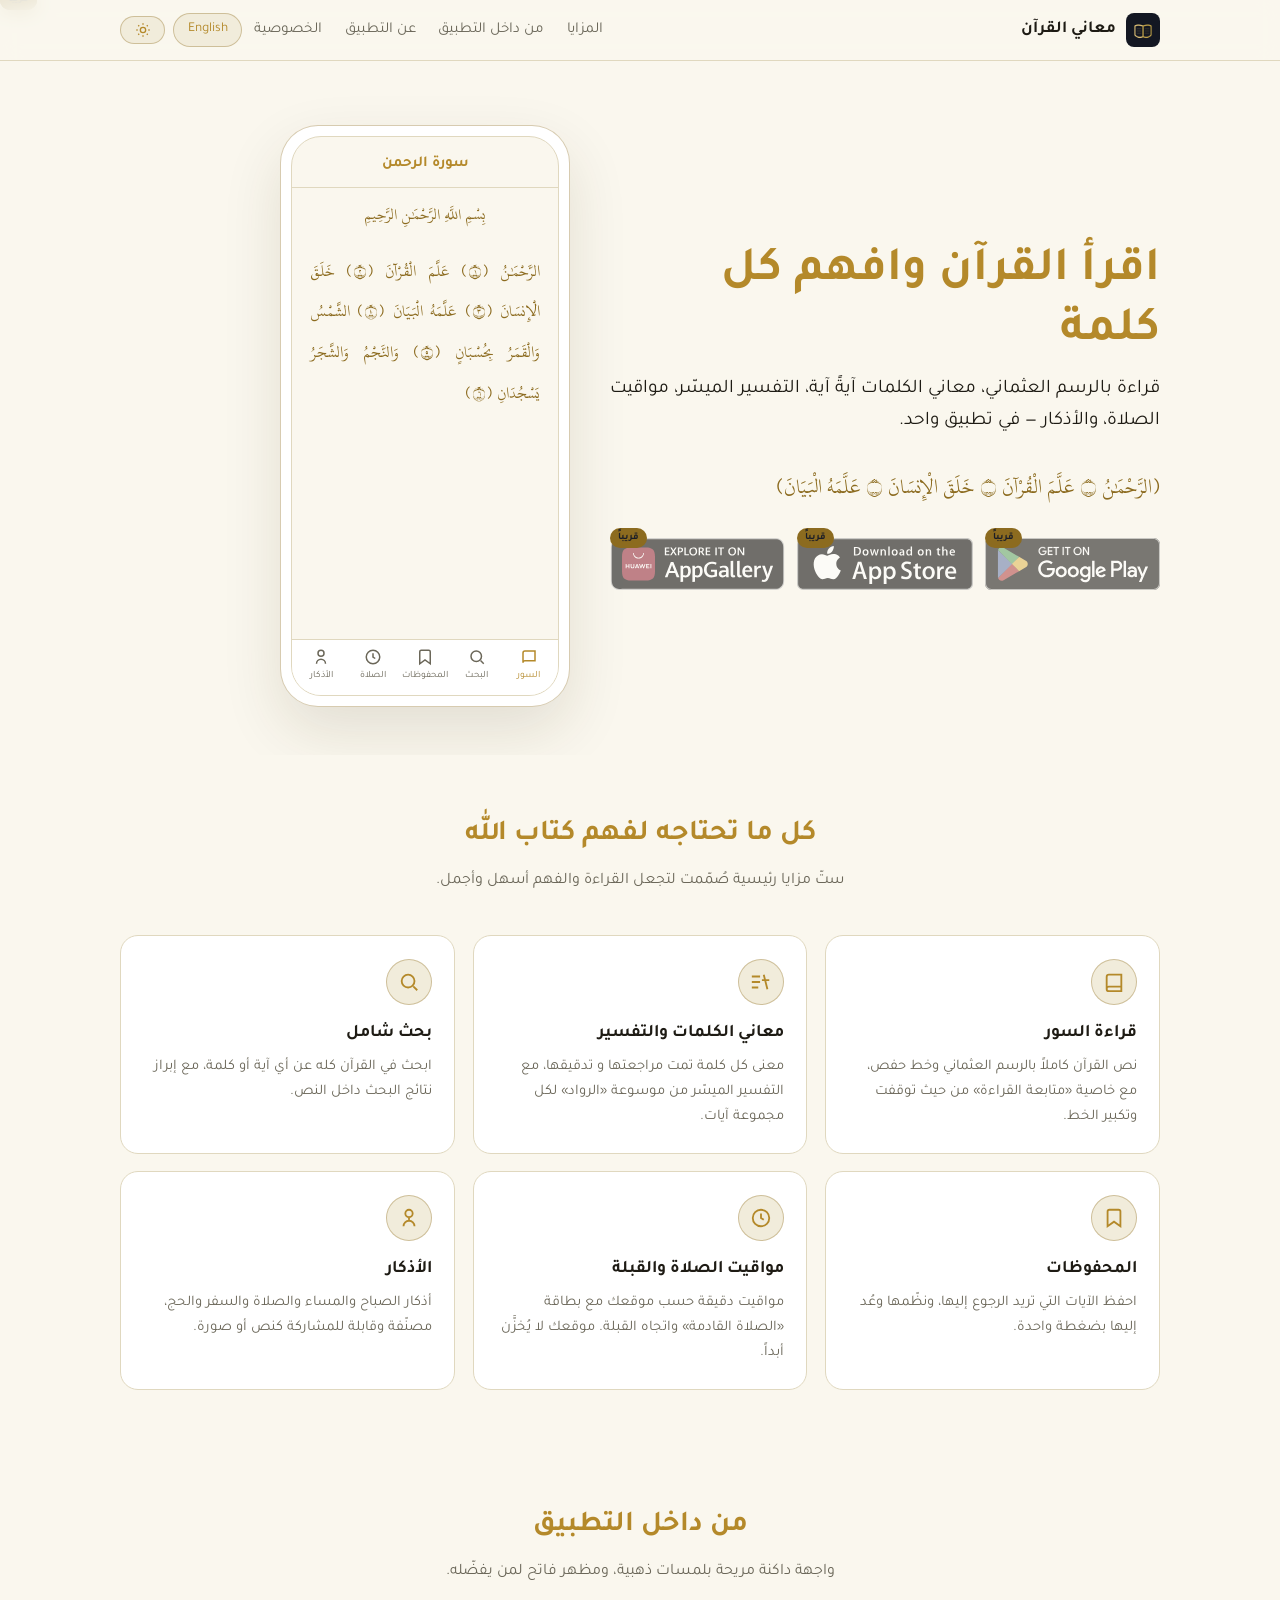
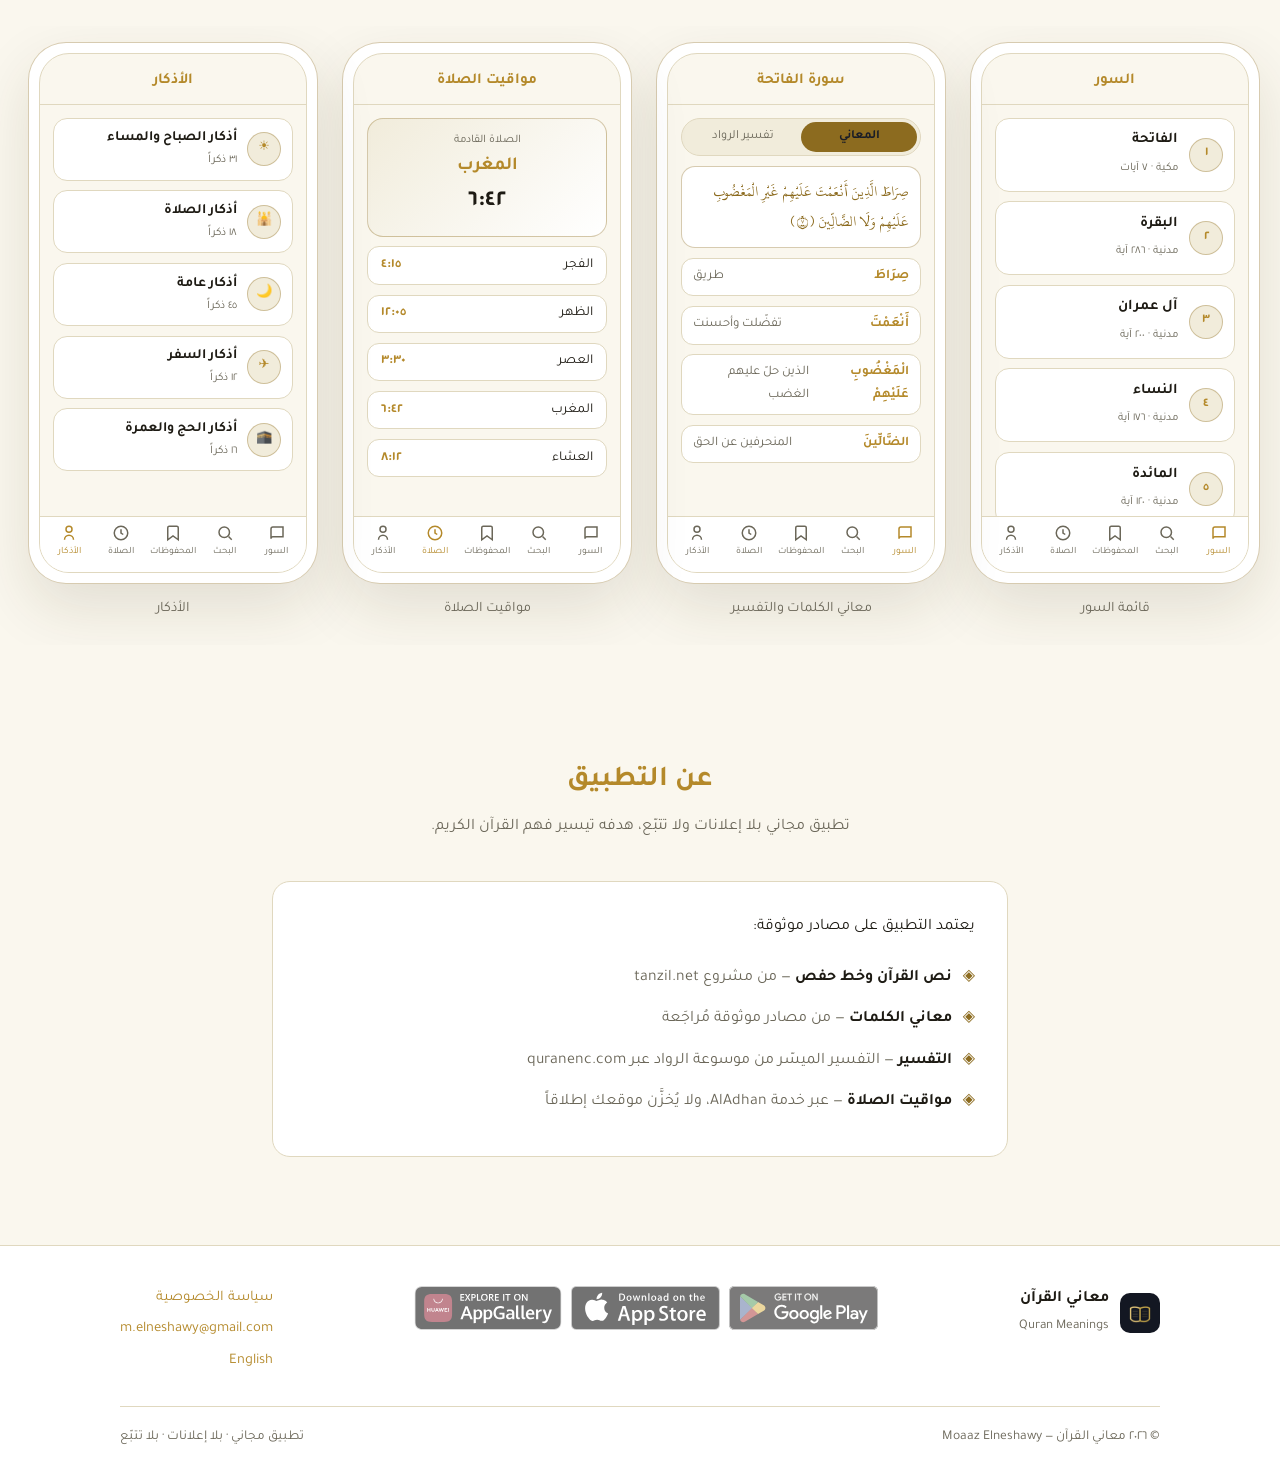
==== quran-meanings/index.html @ 0c9f53a0 "Personal site" ====
<!DOCTYPE html>
<html lang="ar" dir="rtl" data-theme="dark">
<head>
  <meta charset="UTF-8">
  <meta name="viewport" content="width=device-width, initial-scale=1">
  <meta http-equiv="Content-Security-Policy" content="default-src 'none'; script-src 'self'; style-src 'self'; img-src 'self'; font-src 'self'; base-uri 'none'; form-action 'none'">
  <meta name="referrer" content="strict-origin-when-cross-origin">
  <title>معاني القرآن — اقرأ القرآن وافهم كل كلمة</title>
  <meta name="description" content="تطبيق معاني القرآن: قراءة القرآن بالرسم العثماني، معاني الكلمات من البيان، تفسير الرواد، مواقيت الصلاة والقبلة، والأذكار. متوفر لأندرويد و iOS وهواوي.">
  <link rel="canonical" href="https://moaazelneshawy.github.io/quran-meanings/">
  <link rel="alternate" hreflang="ar" href="https://moaazelneshawy.github.io/quran-meanings/">
  <link rel="alternate" hreflang="en" href="https://moaazelneshawy.github.io/quran-meanings/en/">
  <link rel="alternate" hreflang="x-default" href="https://moaazelneshawy.github.io/quran-meanings/">
  <meta property="og:type" content="website">
  <meta property="og:title" content="معاني القرآن — اقرأ القرآن وافهم كل كلمة">
  <meta property="og:description" content="قراءة بالرسم العثماني، معاني الكلمات، التفسير، مواقيت الصلاة، والأذكار — في تطبيق واحد.">
  <meta property="og:image" content="https://moaazelneshawy.github.io/quran-meanings/assets/img/app-icon-1024.png">
  <meta property="og:url" content="https://moaazelneshawy.github.io/quran-meanings/">
  <meta property="og:locale" content="ar">
  <meta name="twitter:card" content="summary">
  <link rel="icon" type="image/png" href="favicon.png">
  <link rel="apple-touch-icon" href="apple-touch-icon.png">
  <link rel="stylesheet" href="assets/css/style.css">
  <script src="assets/js/theme.js"></script>
  <script type="application/ld+json">
  {
    "@context": "https://schema.org",
    "@type": "MobileApplication",
    "name": "معاني القرآن",
    "alternateName": "Quran Meanings",
    "operatingSystem": "Android, iOS",
    "applicationCategory": "ReferenceApplication",
    "description": "قراءة القرآن بالرسم العثماني مع معاني الكلمات والتفسير ومواقيت الصلاة والأذكار.",
    "offers": { "@type": "Offer", "price": "0" }
  }
  </script>
</head>
<body>

<header class="site-header">
  <div class="container">
    <a class="brand" href="#">
      <img src="assets/img/icon-192.png" alt="أيقونة معاني القرآن" width="34" height="34">
      معاني القرآن
    </a>
    <nav class="site-nav" aria-label="التنقل">
      <a href="#features">المزايا</a>
      <a href="#screens">من داخل التطبيق</a>
      <a href="#about">عن التطبيق</a>
      <a href="privacy.html">الخصوصية</a>
    </nav>
    <div class="header-actions">
      <a class="lang-switch" href="en/" lang="en" hreflang="en">English</a>
      <button class="theme-toggle" type="button" aria-label="تبديل المظهر">
        <svg class="icon-moon" viewBox="0 0 24 24" fill="none" stroke="currentColor" stroke-width="2" aria-hidden="true"><path d="M21 12.8A9 9 0 1 1 11.2 3 7 7 0 0 0 21 12.8z"/></svg>
        <svg class="icon-sun" viewBox="0 0 24 24" fill="none" stroke="currentColor" stroke-width="2" aria-hidden="true"><circle cx="12" cy="12" r="4"/><path d="M12 2v2M12 20v2M4.9 4.9l1.4 1.4M17.7 17.7l1.4 1.4M2 12h2M20 12h2M4.9 19.1l1.4-1.4M17.7 6.3l1.4-1.4"/></svg>
      </button>
    </div>
  </div>
</header>

<main>

  <!-- ==================== hero ==================== -->
  <section class="hero">
    <div class="container">
      <div class="hero-copy">
        <h1>اقرأ القرآن وافهم كل كلمة</h1>
        <p class="tagline">قراءة بالرسم العثماني، معاني الكلمات آيةً آية، التفسير الميسّر، مواقيت الصلاة، والأذكار — في تطبيق واحد.</p>
        <p class="quran hero-verse">﴿الرَّحْمَٰنُ ۝ عَلَّمَ الْقُرْآنَ ۝ خَلَقَ الْإِنسَانَ ۝ عَلَّمَهُ الْبَيَانَ﴾</p>
        <div class="store-badges">
          <a class="badge-soon" href="#" data-soon="قريباً" aria-label="Google Play — قريباً"><img src="assets/img/badges/gplay-badge.svg" alt="احصل عليه من Google Play" height="52"></a>
          <a class="badge-soon" href="#" data-soon="قريباً" aria-label="App Store — قريباً"><img src="assets/img/badges/appstore-badge.svg" alt="حمّله من App Store" height="52"></a>
          <a class="badge-soon" href="#" data-soon="قريباً" aria-label="AppGallery — قريباً"><img src="assets/img/badges/appgallery-badge.svg" alt="استكشفه على AppGallery" height="52"></a>
        </div>
      </div>

      <!-- phone frame: recreated reading screen -->
      <div class="hero-phone">
        <div class="phone" aria-hidden="true">
          <div class="phone-screen">
            <div class="app-topbar">سورة الرحمن</div>
            <div class="app-body">
              <p class="quran basmala">بِسْمِ اللَّهِ الرَّحْمَٰنِ الرَّحِيمِ</p>
              <p class="quran reading-text">الرَّحْمَٰنُ ﴿١﴾ عَلَّمَ الْقُرْآنَ ﴿٢﴾ خَلَقَ الْإِنسَانَ ﴿٣﴾ عَلَّمَهُ الْبَيَانَ ﴿٤﴾ الشَّمْسُ وَالْقَمَرُ بِحُسْبَانٍ ﴿٥﴾ وَالنَّجْمُ وَالشَّجَرُ يَسْجُدَانِ ﴿٦﴾</p>
            </div>
            <div class="app-bottomnav">
              <span class="active"><svg viewBox="0 0 24 24" fill="none" stroke="currentColor" stroke-width="2"><path d="M4 19.5A2.5 2.5 0 0 1 6.5 17H20V4H6.5A2.5 2.5 0 0 0 4 6.5v13z"/></svg>السور</span>
              <span><svg viewBox="0 0 24 24" fill="none" stroke="currentColor" stroke-width="2"><circle cx="11" cy="11" r="7"/><path d="m21 21-4.3-4.3"/></svg>البحث</span>
              <span><svg viewBox="0 0 24 24" fill="none" stroke="currentColor" stroke-width="2"><path d="M19 21l-7-5-7 5V5a2 2 0 0 1 2-2h10a2 2 0 0 1 2 2z"/></svg>المحفوظات</span>
              <span><svg viewBox="0 0 24 24" fill="none" stroke="currentColor" stroke-width="2"><circle cx="12" cy="12" r="9"/><path d="M12 7v5l3 2"/></svg>الصلاة</span>
              <span><svg viewBox="0 0 24 24" fill="none" stroke="currentColor" stroke-width="2"><path d="M12 3a4 4 0 1 0 0 8 4 4 0 0 0 0-8zM6 21a6 6 0 0 1 12 0"/></svg>الأذكار</span>
            </div>
          </div>
        </div>
      </div>
    </div>
  </section>

  <!-- ==================== features ==================== -->
  <section id="features">
    <div class="container">
      <div class="section-head">
        <h2>كل ما تحتاجه لفهم كتاب الله</h2>
        <p>ستّ مزايا رئيسية صُمّمت لتجعل القراءة والفهم أسهل وأجمل.</p>
      </div>
      <div class="features-grid">
        <div class="feature-card">
          <div class="f-icon"><svg viewBox="0 0 24 24" fill="none" stroke-width="2"><path d="M4 19.5A2.5 2.5 0 0 1 6.5 17H20V4H6.5A2.5 2.5 0 0 0 4 6.5v13zM4 19.5A2.5 2.5 0 0 0 6.5 22H20v-5"/></svg></div>
          <h3>قراءة السور</h3>
          <p>نص القرآن كاملاً بالرسم العثماني وخط حفص، مع خاصية «متابعة القراءة» من حيث توقفت وتكبير الخط.</p>
        </div>
        <div class="feature-card">
          <div class="f-icon"><svg viewBox="0 0 24 24" fill="none" stroke-width="2"><path d="M2 6h9M2 12h9M2 18h7M15 4l4 16M13 10h8"/></svg></div>
          <h3>معاني الكلمات والتفسير</h3>
          <p>معنى كل كلمة تمت مراجعتها و تدقيقها، مع التفسير الميسّر من موسوعة «الرواد» لكل مجموعة آيات.</p>
        </div>
        <div class="feature-card">
          <div class="f-icon"><svg viewBox="0 0 24 24" fill="none" stroke-width="2"><circle cx="11" cy="11" r="7"/><path d="m21 21-4.3-4.3"/></svg></div>
          <h3>بحث شامل</h3>
          <p>ابحث في القرآن كله عن أي آية أو كلمة، مع إبراز نتائج البحث داخل النص.</p>
        </div>
        <div class="feature-card">
          <div class="f-icon"><svg viewBox="0 0 24 24" fill="none" stroke-width="2"><path d="M19 21l-7-5-7 5V5a2 2 0 0 1 2-2h10a2 2 0 0 1 2 2z"/></svg></div>
          <h3>المحفوظات</h3>
          <p>احفظ الآيات التي تريد الرجوع إليها، ونظّمها وعُد إليها بضغطة واحدة.</p>
        </div>
        <div class="feature-card">
          <div class="f-icon"><svg viewBox="0 0 24 24" fill="none" stroke-width="2"><circle cx="12" cy="12" r="9"/><path d="M12 7v5l3 2"/></svg></div>
          <h3>مواقيت الصلاة والقبلة</h3>
          <p>مواقيت دقيقة حسب موقعك مع بطاقة «الصلاة القادمة» واتجاه القبلة. موقعك لا يُخزَّن أبداً.</p>
        </div>
        <div class="feature-card">
          <div class="f-icon"><svg viewBox="0 0 24 24" fill="none" stroke-width="2"><path d="M12 3a4 4 0 1 0 0 8 4 4 0 0 0 0-8zM6 21a6 6 0 0 1 12 0M12 11v3"/></svg></div>
          <h3>الأذكار</h3>
          <p>أذكار الصباح والمساء والصلاة والسفر والحج، مصنّفة وقابلة للمشاركة كنص أو صورة.</p>
        </div>
      </div>
    </div>
  </section>

  <!-- ==================== screens ==================== -->
  <section id="screens">
    <div class="section-head">
      <h2>من داخل التطبيق</h2>
      <p>واجهة داكنة مريحة بلمسات ذهبية، ومظهر فاتح لمن يفضّله.</p>
    </div>
    <div class="screens-strip">

      <div>
        <div class="phone" aria-hidden="true">
          <div class="phone-screen">
            <div class="app-topbar">السور</div>
            <div class="app-body">
              <div class="surah-row"><span class="ayah-badge">١</span><span><span class="s-name">الفاتحة</span><br><span class="s-meta">مكية · ٧ آيات</span></span></div>
              <div class="surah-row"><span class="ayah-badge">٢</span><span><span class="s-name">البقرة</span><br><span class="s-meta">مدنية · ٢٨٦ آية</span></span></div>
              <div class="surah-row"><span class="ayah-badge">٣</span><span><span class="s-name">آل عمران</span><br><span class="s-meta">مدنية · ٢٠٠ آية</span></span></div>
              <div class="surah-row"><span class="ayah-badge">٤</span><span><span class="s-name">النساء</span><br><span class="s-meta">مدنية · ١٧٦ آية</span></span></div>
              <div class="surah-row"><span class="ayah-badge">٥</span><span><span class="s-name">المائدة</span><br><span class="s-meta">مدنية · ١٢٠ آية</span></span></div>
              <div class="surah-row"><span class="ayah-badge">٦</span><span><span class="s-name">الأنعام</span><br><span class="s-meta">مكية · ١٦٥ آية</span></span></div>
            </div>
            <div class="app-bottomnav">
              <span class="active"><svg viewBox="0 0 24 24" fill="none" stroke="currentColor" stroke-width="2"><path d="M4 19.5A2.5 2.5 0 0 1 6.5 17H20V4H6.5A2.5 2.5 0 0 0 4 6.5v13z"/></svg>السور</span>
              <span><svg viewBox="0 0 24 24" fill="none" stroke="currentColor" stroke-width="2"><circle cx="11" cy="11" r="7"/><path d="m21 21-4.3-4.3"/></svg>البحث</span>
              <span><svg viewBox="0 0 24 24" fill="none" stroke="currentColor" stroke-width="2"><path d="M19 21l-7-5-7 5V5a2 2 0 0 1 2-2h10a2 2 0 0 1 2 2z"/></svg>المحفوظات</span>
              <span><svg viewBox="0 0 24 24" fill="none" stroke="currentColor" stroke-width="2"><circle cx="12" cy="12" r="9"/><path d="M12 7v5l3 2"/></svg>الصلاة</span>
              <span><svg viewBox="0 0 24 24" fill="none" stroke="currentColor" stroke-width="2"><path d="M12 3a4 4 0 1 0 0 8 4 4 0 0 0 0-8zM6 21a6 6 0 0 1 12 0"/></svg>الأذكار</span>
            </div>
          </div>
        </div>
        <p class="screen-caption">قائمة السور</p>
      </div>

      <div>
        <div class="phone" aria-hidden="true">
          <div class="phone-screen">
            <div class="app-topbar">سورة الفاتحة</div>
            <div class="app-body">
              <div class="tab-pill"><span class="active">المعاني</span><span>تفسير الرواد</span></div>
              <p class="quran meaning-ayah">صِرَاطَ الَّذِينَ أَنْعَمْتَ عَلَيْهِمْ غَيْرِ الْمَغْضُوبِ عَلَيْهِمْ وَلَا الضَّالِّينَ ﴿٧﴾</p>
              <div class="word-row"><span class="w">صِرَاطَ</span><span class="m">طريق</span></div>
              <div class="word-row"><span class="w">أَنْعَمْتَ</span><span class="m">تفضّلت وأحسنت</span></div>
              <div class="word-row"><span class="w">الْمَغْضُوبِ عَلَيْهِمْ</span><span class="m">الذين حلّ عليهم الغضب</span></div>
              <div class="word-row"><span class="w">الضَّالِّينَ</span><span class="m">المنحرفين عن الحق</span></div>
            </div>
            <div class="app-bottomnav">
              <span class="active"><svg viewBox="0 0 24 24" fill="none" stroke="currentColor" stroke-width="2"><path d="M4 19.5A2.5 2.5 0 0 1 6.5 17H20V4H6.5A2.5 2.5 0 0 0 4 6.5v13z"/></svg>السور</span>
              <span><svg viewBox="0 0 24 24" fill="none" stroke="currentColor" stroke-width="2"><circle cx="11" cy="11" r="7"/><path d="m21 21-4.3-4.3"/></svg>البحث</span>
              <span><svg viewBox="0 0 24 24" fill="none" stroke="currentColor" stroke-width="2"><path d="M19 21l-7-5-7 5V5a2 2 0 0 1 2-2h10a2 2 0 0 1 2 2z"/></svg>المحفوظات</span>
              <span><svg viewBox="0 0 24 24" fill="none" stroke="currentColor" stroke-width="2"><circle cx="12" cy="12" r="9"/><path d="M12 7v5l3 2"/></svg>الصلاة</span>
              <span><svg viewBox="0 0 24 24" fill="none" stroke="currentColor" stroke-width="2"><path d="M12 3a4 4 0 1 0 0 8 4 4 0 0 0 0-8zM6 21a6 6 0 0 1 12 0"/></svg>الأذكار</span>
            </div>
          </div>
        </div>
        <p class="screen-caption">معاني الكلمات والتفسير</p>
      </div>

      <div>
        <div class="phone" aria-hidden="true">
          <div class="phone-screen">
            <div class="app-topbar">مواقيت الصلاة</div>
            <div class="app-body">
              <div class="next-prayer">
                <div class="np-label">الصلاة القادمة</div>
                <div class="np-name">المغرب</div>
                <div class="np-time">٦:٤٢</div>
              </div>
              <div class="prayer-row"><span>الفجر</span><span class="p-time">٤:١٥</span></div>
              <div class="prayer-row"><span>الظهر</span><span class="p-time">١٢:٠٥</span></div>
              <div class="prayer-row"><span>العصر</span><span class="p-time">٣:٣٠</span></div>
              <div class="prayer-row"><span>المغرب</span><span class="p-time">٦:٤٢</span></div>
              <div class="prayer-row"><span>العشاء</span><span class="p-time">٨:١٢</span></div>
            </div>
            <div class="app-bottomnav">
              <span><svg viewBox="0 0 24 24" fill="none" stroke="currentColor" stroke-width="2"><path d="M4 19.5A2.5 2.5 0 0 1 6.5 17H20V4H6.5A2.5 2.5 0 0 0 4 6.5v13z"/></svg>السور</span>
              <span><svg viewBox="0 0 24 24" fill="none" stroke="currentColor" stroke-width="2"><circle cx="11" cy="11" r="7"/><path d="m21 21-4.3-4.3"/></svg>البحث</span>
              <span><svg viewBox="0 0 24 24" fill="none" stroke="currentColor" stroke-width="2"><path d="M19 21l-7-5-7 5V5a2 2 0 0 1 2-2h10a2 2 0 0 1 2 2z"/></svg>المحفوظات</span>
              <span class="active"><svg viewBox="0 0 24 24" fill="none" stroke="currentColor" stroke-width="2"><circle cx="12" cy="12" r="9"/><path d="M12 7v5l3 2"/></svg>الصلاة</span>
              <span><svg viewBox="0 0 24 24" fill="none" stroke="currentColor" stroke-width="2"><path d="M12 3a4 4 0 1 0 0 8 4 4 0 0 0 0-8zM6 21a6 6 0 0 1 12 0"/></svg>الأذكار</span>
            </div>
          </div>
        </div>
        <p class="screen-caption">مواقيت الصلاة</p>
      </div>

      <div>
        <div class="phone" aria-hidden="true">
          <div class="phone-screen">
            <div class="app-topbar">الأذكار</div>
            <div class="app-body">
              <div class="zikr-card"><span class="ayah-badge">☀</span><span>أذكار الصباح والمساء<small>٣١ ذكراً</small></span></div>
              <div class="zikr-card"><span class="ayah-badge">🕌</span><span>أذكار الصلاة<small>١٨ ذكراً</small></span></div>
              <div class="zikr-card"><span class="ayah-badge">🌙</span><span>أذكار عامة<small>٤٥ ذكراً</small></span></div>
              <div class="zikr-card"><span class="ayah-badge">✈</span><span>أذكار السفر<small>١٢ ذكراً</small></span></div>
              <div class="zikr-card"><span class="ayah-badge">🕋</span><span>أذكار الحج والعمرة<small>١٦ ذكراً</small></span></div>
            </div>
            <div class="app-bottomnav">
              <span><svg viewBox="0 0 24 24" fill="none" stroke="currentColor" stroke-width="2"><path d="M4 19.5A2.5 2.5 0 0 1 6.5 17H20V4H6.5A2.5 2.5 0 0 0 4 6.5v13z"/></svg>السور</span>
              <span><svg viewBox="0 0 24 24" fill="none" stroke="currentColor" stroke-width="2"><circle cx="11" cy="11" r="7"/><path d="m21 21-4.3-4.3"/></svg>البحث</span>
              <span><svg viewBox="0 0 24 24" fill="none" stroke="currentColor" stroke-width="2"><path d="M19 21l-7-5-7 5V5a2 2 0 0 1 2-2h10a2 2 0 0 1 2 2z"/></svg>المحفوظات</span>
              <span><svg viewBox="0 0 24 24" fill="none" stroke="currentColor" stroke-width="2"><circle cx="12" cy="12" r="9"/><path d="M12 7v5l3 2"/></svg>الصلاة</span>
              <span class="active"><svg viewBox="0 0 24 24" fill="none" stroke="currentColor" stroke-width="2"><path d="M12 3a4 4 0 1 0 0 8 4 4 0 0 0 0-8zM6 21a6 6 0 0 1 12 0"/></svg>الأذكار</span>
            </div>
          </div>
        </div>
        <p class="screen-caption">الأذكار</p>
      </div>

    </div>
  </section>

  <!-- ==================== about ==================== -->
  <section id="about">
    <div class="container">
      <div class="section-head">
        <h2>عن التطبيق</h2>
        <p>تطبيق مجاني بلا إعلانات ولا تتبّع، هدفه تيسير فهم القرآن الكريم.</p>
      </div>
      <div class="about-card">
        <p>يعتمد التطبيق على مصادر موثوقة:</p>
        <ul>
          <li><span><b>نص القرآن وخط حفص</b> — من مشروع tanzil.net</span></li>
          <li><span><b>معاني الكلمات</b> — من مصادر موثوقة مُراجَعة</span></li>
          <li><span><b>التفسير</b> — التفسير الميسّر من موسوعة الرواد عبر quranenc.com</span></li>
          <li><span><b>مواقيت الصلاة</b> — عبر خدمة AlAdhan، ولا يُخزَّن موقعك إطلاقاً</span></li>
        </ul>
      </div>
    </div>
  </section>

</main>

<!-- ==================== footer ==================== -->
<footer class="site-footer">
  <div class="container">
    <div class="footer-grid">
      <div>
        <div class="footer-brand">
          <img src="assets/img/icon-192.png" alt="" width="40" height="40">
          <span>معاني القرآن<br><small class="brand-sub">Quran Meanings</small></span>
        </div>
      </div>
      <div>
        <div class="footer-stores">
          <a class="badge-soon" href="#" data-soon="قريباً" aria-label="Google Play — قريباً"><img src="assets/img/badges/gplay-badge.svg" alt="احصل عليه من Google Play" height="44"></a>
          <a class="badge-soon" href="#" data-soon="قريباً" aria-label="App Store — قريباً"><img src="assets/img/badges/appstore-badge.svg" alt="حمّله من App Store" height="44"></a>
          <a class="badge-soon" href="#" data-soon="قريباً" aria-label="AppGallery — قريباً"><img src="assets/img/badges/appgallery-badge.svg" alt="استكشفه على AppGallery" height="44"></a>
        </div>
      </div>
      <div class="footer-links">
        <a href="privacy.html">سياسة الخصوصية</a>
        <a id="contact-email" href="#">التواصل</a>
        <a href="en/" lang="en">English</a>
      </div>
    </div>
    <div class="footer-bottom">
      <span>© ٢٠٢٦ معاني القرآن — Moaaz Elneshawy</span>
      <span>تطبيق مجاني · بلا إعلانات · بلا تتبّع</span>
    </div>
  </div>
</footer>

<script src="assets/js/main.js"></script>
</body>
</html>
---- quran-meanings/assets/css/style.css ----
/* ============================================================
   معاني القرآن — Quran Meanings — marketing site
   Design tokens mirror the app theme (QuranColors in AppTheme.kt)
   ============================================================ */

@font-face {
  font-family: "Tajawal";
  src: url("../fonts/tajawal.woff") format("woff");
  font-weight: 400;
  font-display: swap;
}
@font-face {
  font-family: "Tajawal";
  src: url("../fonts/tajawal-bold.woff") format("woff");
  font-weight: 700;
  font-display: swap;
}
@font-face {
  font-family: "UthmanicHafs";
  src: url("../fonts/uthmanic-hafs.woff") format("woff");
  font-weight: 400;
  font-display: swap;
}

:root,
:root[data-theme="dark"] {
  --bg: #12141c;
  --bg-surface: #1a1d27;
  --bg-badge: #1e2235;
  --gold: #c9a84c;
  --gold-light: #e8c97a;
  --reading: #e8c97a;
  --text: #f0ede6;
  --muted: #8a8fa8;
  --border: #2a2d3e;
  --border-gold: rgba(201, 168, 76, 0.27);
  --shadow: rgba(0, 0, 0, 0.45);
  --green: #2e7d32;
  color-scheme: dark;
}
:root[data-theme="light"] {
  --bg: #faf7ee;
  --bg-surface: #ffffff;
  --bg-badge: #f1ecdb;
  --gold: #8c6b1f;
  --gold-light: #b4892a;
  --reading: #8c6b1f;
  --text: #1e1b14;
  --muted: #6b6759;
  --border: #e0d8bf;
  --border-gold: rgba(140, 107, 31, 0.35);
  --shadow: rgba(60, 50, 20, 0.12);
  --green: #2e7d32;
  color-scheme: light;
}

* { box-sizing: border-box; margin: 0; padding: 0; }

html { scroll-behavior: smooth; }

body {
  font-family: "Tajawal", system-ui, -apple-system, "Segoe UI", sans-serif;
  background: var(--bg);
  color: var(--text);
  line-height: 1.7;
  -webkit-font-smoothing: antialiased;
}

img { max-width: 100%; display: block; }
a { color: var(--gold-light); text-decoration: none; }
a:hover { color: var(--gold); }

.container { max-width: 1080px; margin: 0 auto; padding: 0 1.25rem; }

.quran {
  font-family: "UthmanicHafs", "Tajawal", serif;
  color: var(--reading);
  direction: rtl;
}

/* ---------- header — echoes the app top bar ---------- */

.site-header {
  position: sticky;
  top: 0;
  z-index: 20;
  background: color-mix(in srgb, var(--bg) 88%, transparent);
  backdrop-filter: blur(10px);
  border-bottom: 1px solid var(--border);
}
.site-header .container {
  display: flex;
  align-items: center;
  gap: 0.75rem;
  height: 60px;
}
.brand {
  display: flex;
  align-items: center;
  gap: 0.6rem;
  font-weight: 700;
  font-size: 1.05rem;
  color: var(--text);
}
.brand img { width: 34px; height: 34px; border-radius: 8px; }
.site-nav {
  display: flex;
  gap: 1.4rem;
  margin-inline-start: auto;
}
.site-nav a { color: var(--muted); font-size: 0.95rem; }
.site-nav a:hover { color: var(--gold-light); }
.header-actions { display: flex; align-items: center; gap: 0.5rem; }
.lang-switch,
.theme-toggle {
  border: 1px solid var(--border-gold);
  background: var(--bg-badge);
  color: var(--gold-light);
  border-radius: 999px;
  padding: 0.3rem 0.85rem;
  font: inherit;
  font-size: 0.85rem;
  cursor: pointer;
  display: inline-flex;
  align-items: center;
  gap: 0.3rem;
}
.lang-switch:hover, .theme-toggle:hover { border-color: var(--gold); color: var(--gold); }
.theme-toggle svg { width: 16px; height: 16px; }
.theme-toggle .icon-sun { display: none; }
:root[data-theme="light"] .theme-toggle .icon-sun { display: block; }
:root[data-theme="light"] .theme-toggle .icon-moon { display: none; }

@media (max-width: 720px) {
  .site-nav { display: none; }
}

/* ---------- hero ---------- */

.hero { padding: 4rem 0 3rem; overflow: hidden; }
.hero .container {
  display: grid;
  grid-template-columns: 1.1fr 0.9fr;
  gap: 2.5rem;
  align-items: center;
}
.hero-copy h1 {
  font-size: clamp(2rem, 5vw, 3rem);
  line-height: 1.25;
  color: var(--gold-light);
}
.hero-copy .tagline {
  font-size: 1.2rem;
  color: var(--text);
  margin-top: 0.75rem;
}
.hero-copy .sub {
  color: var(--muted);
  margin-top: 0.75rem;
  max-width: 34rem;
}
.hero-verse {
  margin-top: 1.5rem;
  font-size: 1.35rem;
  line-height: 2.2;
}
.store-badges {
  display: flex;
  flex-wrap: wrap;
  gap: 0.75rem;
  margin-top: 1.75rem;
  align-items: center;
}
.store-badges a { position: relative; display: inline-block; }
.store-badges img { height: 52px; width: auto; }
.badge-soon img { opacity: 0.55; filter: grayscale(0.4); }
.badge-soon::after {
  content: attr(data-soon);
  position: absolute;
  inset-inline-end: 0;
  top: -10px;
  background: var(--gold);
  color: #1a1d27;
  font-size: 0.62rem;
  font-weight: 700;
  padding: 0.1rem 0.5rem;
  border-radius: 999px;
  white-space: nowrap;
}

@media (max-width: 860px) {
  .hero .container { grid-template-columns: 1fr; }
  .hero-phone { justify-self: center; }
}

/* ---------- phone frame + recreated app screens ---------- */

.phone {
  width: 290px;
  border-radius: 38px;
  background: var(--bg-surface);
  border: 1px solid var(--border-gold);
  box-shadow: 0 24px 60px var(--shadow);
  padding: 10px;
  flex-shrink: 0;
}
.phone-screen {
  border-radius: 30px;
  background: var(--bg);
  border: 1px solid var(--border);
  overflow: hidden;
  display: flex;
  flex-direction: column;
  height: 560px;
  direction: rtl;
}
[data-dir="ltr"] { direction: ltr; }
.app-topbar {
  display: flex;
  align-items: center;
  justify-content: center;
  gap: 0.4rem;
  padding: 0.9rem 1rem 0.6rem;
  color: var(--gold-light);
  font-weight: 700;
  font-size: 0.95rem;
  border-bottom: 1px solid var(--border);
}
.app-body { flex: 1; padding: 0.8rem; overflow: hidden; display: flex; flex-direction: column; gap: 0.6rem; }

/* reading screen */
.reading-text {
  font-size: 1.06rem;
  line-height: 2.4;
  text-align: justify;
  padding: 0.4rem 0.3rem;
}
.basmala { text-align: center; font-size: 1.02rem; margin-bottom: 0.4rem; }

/* surah list rows — mirror app surah cards */
.surah-row {
  display: flex;
  align-items: center;
  gap: 0.7rem;
  background: var(--bg-surface);
  border: 1px solid var(--border);
  border-radius: 14px;
  padding: 0.55rem 0.7rem;
}
.ayah-badge {
  width: 34px;
  height: 34px;
  flex-shrink: 0;
  border-radius: 50%;
  background: var(--bg-badge);
  border: 1px solid var(--border-gold);
  color: var(--gold-light);
  display: inline-flex;
  align-items: center;
  justify-content: center;
  font-size: 0.82rem;
  font-weight: 700;
}
.surah-row .s-name { font-weight: 700; font-size: 0.92rem; color: var(--text); }
.surah-row .s-meta { font-size: 0.72rem; color: var(--muted); }

/* meanings screen */
.tab-pill {
  display: flex;
  background: var(--bg-badge);
  border: 1px solid var(--border);
  border-radius: 999px;
  padding: 3px;
  font-size: 0.78rem;
}
.tab-pill span {
  flex: 1;
  text-align: center;
  padding: 0.3rem 0.4rem;
  border-radius: 999px;
  color: var(--muted);
}
.tab-pill .active { background: var(--gold); color: #1a1d27; font-weight: 700; }
.meaning-ayah {
  background: var(--bg-surface);
  border: 1px solid var(--border-gold);
  border-radius: 14px;
  padding: 0.6rem 0.7rem;
  font-size: 0.95rem;
  line-height: 2;
}
.word-row {
  display: flex;
  justify-content: space-between;
  gap: 0.6rem;
  background: var(--bg-surface);
  border: 1px solid var(--border);
  border-radius: 12px;
  padding: 0.45rem 0.7rem;
  font-size: 0.82rem;
}
.word-row .w { color: var(--gold-light); font-weight: 700; }
.word-row .m { color: var(--muted); text-align: start; }

/* prayer times screen */
.next-prayer {
  background: linear-gradient(135deg, var(--bg-badge), var(--bg-surface));
  border: 1px solid var(--border-gold);
  border-radius: 16px;
  padding: 0.8rem;
  text-align: center;
}
.next-prayer .np-label { font-size: 0.72rem; color: var(--muted); }
.next-prayer .np-name { font-size: 1.15rem; font-weight: 700; color: var(--gold-light); }
.next-prayer .np-time { font-size: 1.5rem; font-weight: 700; color: var(--text); }
.prayer-row {
  display: flex;
  justify-content: space-between;
  background: var(--bg-surface);
  border: 1px solid var(--border);
  border-radius: 12px;
  padding: 0.42rem 0.8rem;
  font-size: 0.85rem;
}
.prayer-row .p-time { color: var(--gold-light); font-weight: 700; }

/* azkar screen */
.zikr-card {
  background: var(--bg-surface);
  border: 1px solid var(--border);
  border-radius: 14px;
  padding: 0.55rem 0.7rem;
  display: flex;
  align-items: center;
  gap: 0.6rem;
  font-size: 0.88rem;
  font-weight: 700;
}
.zikr-card small { display: block; font-weight: 400; font-size: 0.72rem; color: var(--muted); }

/* bottom nav — mirrors app QuranNavigationBar */
.app-bottomnav {
  display: flex;
  border-top: 1px solid var(--border);
  background: var(--bg-surface);
  padding: 0.45rem 0.2rem 0.7rem;
}
.app-bottomnav span {
  flex: 1;
  text-align: center;
  font-size: 0.6rem;
  color: var(--muted);
  display: flex;
  flex-direction: column;
  align-items: center;
  gap: 2px;
}
.app-bottomnav svg { width: 18px; height: 18px; }
.app-bottomnav .active { color: var(--gold-light); }

/* ---------- sections ---------- */

section { padding: 3.5rem 0; }
.section-head { text-align: center; max-width: 40rem; margin: 0 auto 2.5rem; }
.section-head h2 { font-size: 1.8rem; color: var(--gold-light); }
.section-head p { color: var(--muted); margin-top: 0.5rem; }

/* features grid — cards styled like app surah cards */
.features-grid {
  display: grid;
  grid-template-columns: repeat(auto-fit, minmax(280px, 1fr));
  gap: 1.1rem;
}
.feature-card {
  background: var(--bg-surface);
  border: 1px solid var(--border);
  border-radius: 18px;
  padding: 1.4rem;
  transition: border-color 0.2s, transform 0.2s;
}
.feature-card:hover { border-color: var(--border-gold); transform: translateY(-3px); }
.feature-card .f-icon {
  width: 46px;
  height: 46px;
  border-radius: 50%;
  background: var(--bg-badge);
  border: 1px solid var(--border-gold);
  display: flex;
  align-items: center;
  justify-content: center;
  margin-bottom: 0.9rem;
}
.feature-card .f-icon svg { width: 22px; height: 22px; stroke: var(--gold-light); }
.feature-card h3 { font-size: 1.1rem; margin-bottom: 0.4rem; color: var(--text); }
.feature-card p { color: var(--muted); font-size: 0.92rem; }

/* screens strip */
.screens-strip {
  display: flex;
  gap: 1.5rem;
  overflow-x: auto;
  padding: 1rem 1.25rem 1.5rem;
  scroll-snap-type: x mandatory;
}
.screens-strip .phone { scroll-snap-align: center; }
.screens-strip .phone .phone-screen { height: 520px; }
.screen-caption {
  text-align: center;
  color: var(--muted);
  font-size: 0.9rem;
  margin-top: 0.8rem;
}

/* about */
.about-card {
  background: var(--bg-surface);
  border: 1px solid var(--border);
  border-radius: 18px;
  padding: 2rem;
  max-width: 46rem;
  margin: 0 auto;
}
.about-card ul { list-style: none; margin-top: 1rem; }
.about-card li {
  display: flex;
  gap: 0.7rem;
  align-items: baseline;
  padding: 0.45rem 0;
  color: var(--muted);
}
.about-card li::before {
  content: "◈";
  color: var(--gold);
  flex-shrink: 0;
}
.about-card li b { color: var(--text); }

/* ---------- footer ---------- */

.site-footer {
  border-top: 1px solid var(--border);
  background: var(--bg-surface);
  padding: 2.5rem 0 2rem;
  margin-top: 2rem;
}
.footer-grid {
  display: flex;
  flex-wrap: wrap;
  gap: 2rem;
  justify-content: space-between;
  align-items: flex-start;
}
.footer-brand { display: flex; align-items: center; gap: 0.7rem; font-weight: 700; }
.brand-sub { font-weight: 400; color: var(--muted); }
.ms-auto { margin-inline-start: auto; }
.footer-brand img { width: 40px; height: 40px; border-radius: 10px; }
.footer-stores { display: flex; flex-wrap: wrap; gap: 0.6rem; }
.footer-stores img { height: 44px; width: auto; }
.footer-links { display: flex; flex-direction: column; gap: 0.4rem; font-size: 0.92rem; }
.footer-bottom {
  margin-top: 2rem;
  padding-top: 1.2rem;
  border-top: 1px solid var(--border);
  display: flex;
  flex-wrap: wrap;
  gap: 0.8rem;
  justify-content: space-between;
  color: var(--muted);
  font-size: 0.85rem;
}
#contact-email { direction: ltr; unicode-bidi: embed; }

/* ---------- privacy page ---------- */

.doc { max-width: 46rem; margin: 0 auto; padding: 3rem 1.25rem 4rem; }
.doc h1 { color: var(--gold-light); font-size: 1.9rem; margin-bottom: 0.4rem; }
.doc .doc-date { color: var(--muted); font-size: 0.9rem; margin-bottom: 2rem; }
.doc h2 { color: var(--gold-light); font-size: 1.25rem; margin: 2rem 0 0.6rem; }
.doc p, .doc li { color: var(--text); }
.doc ul { padding-inline-start: 1.4rem; margin: 0.5rem 0; }
.doc .muted { color: var(--muted); }
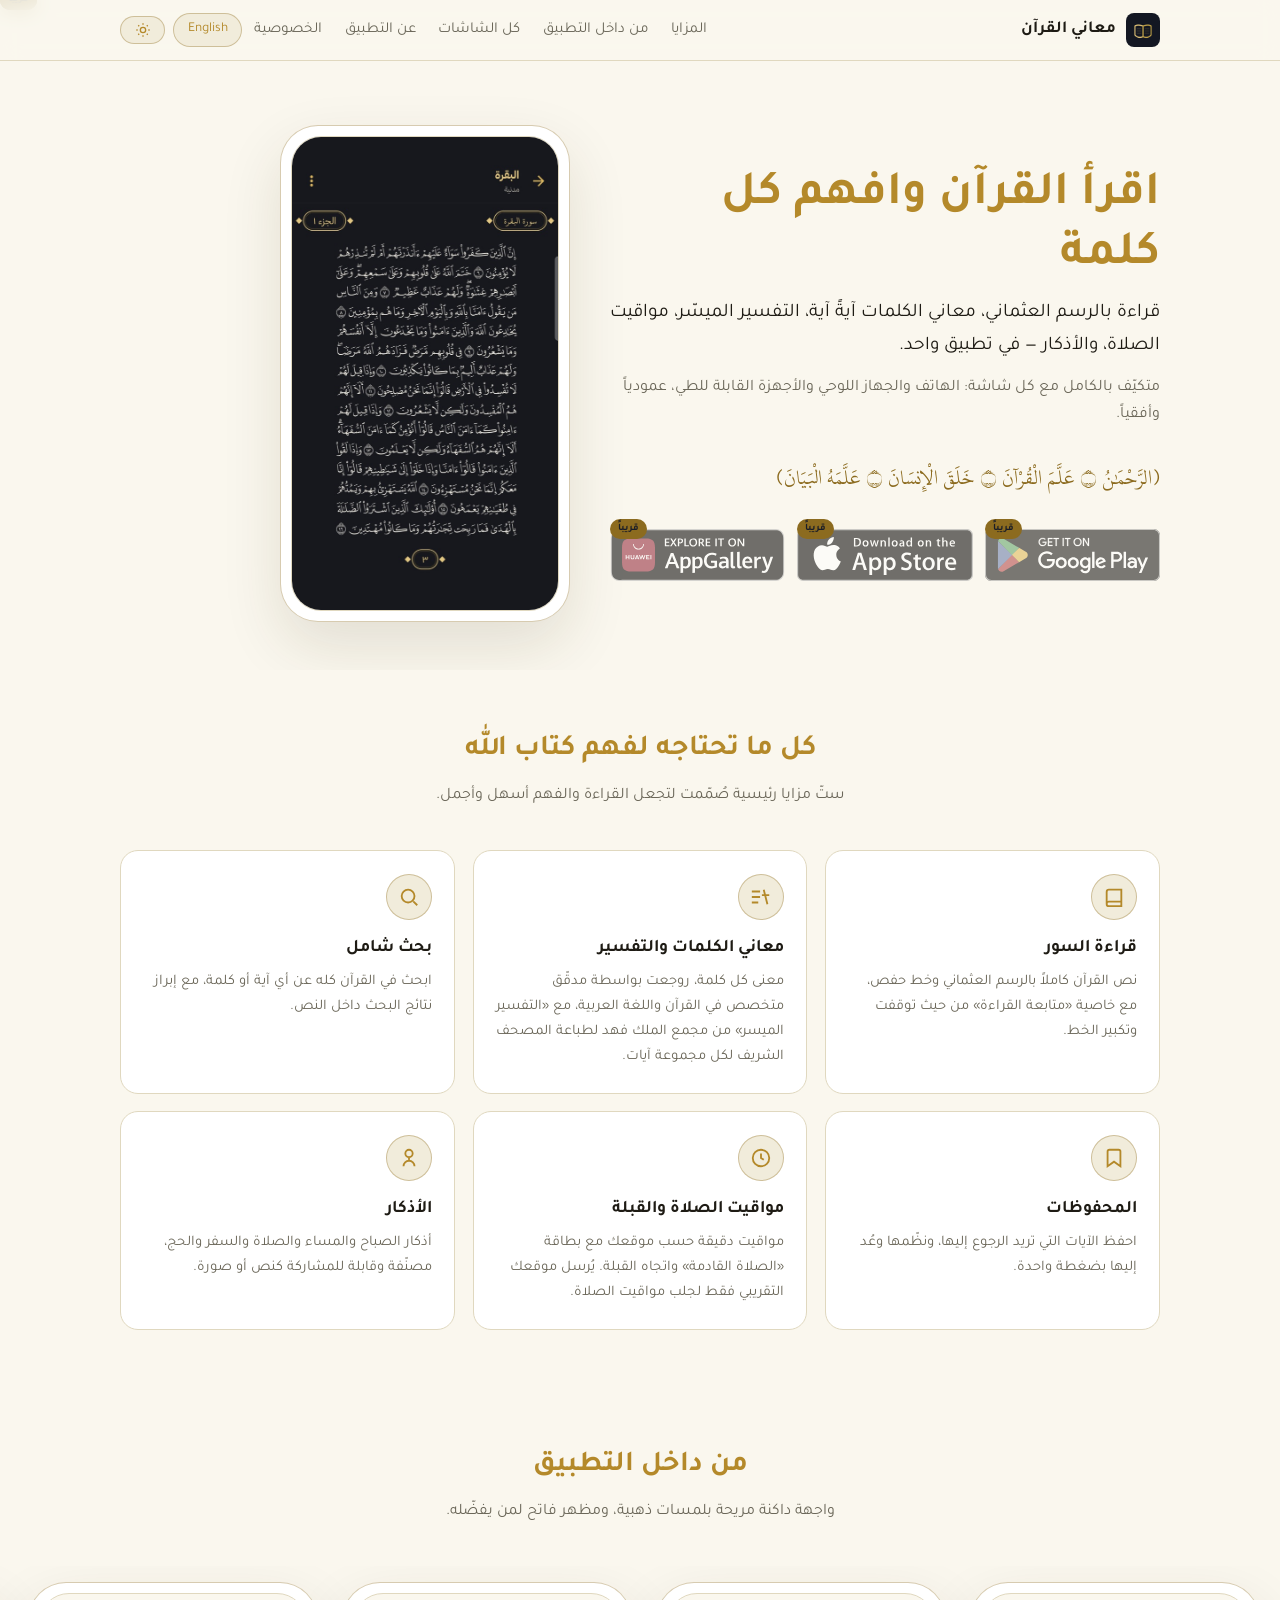
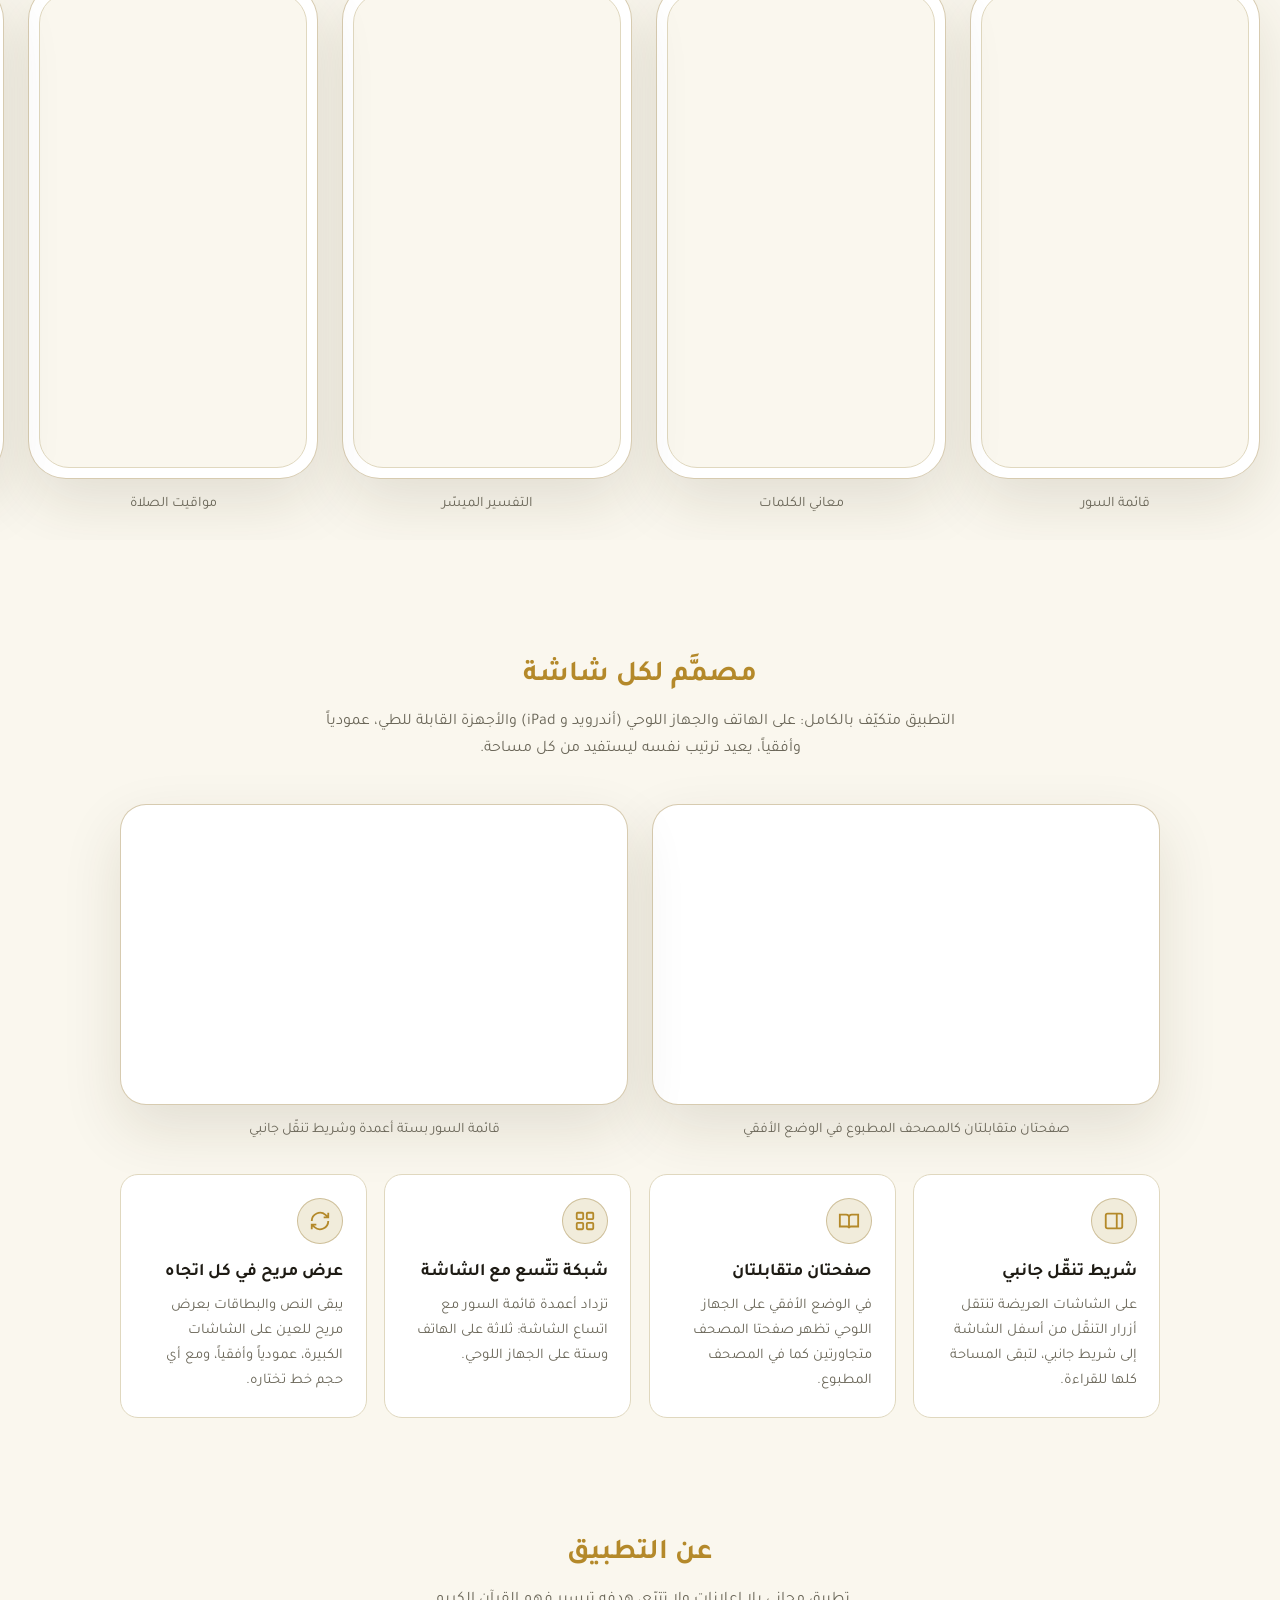
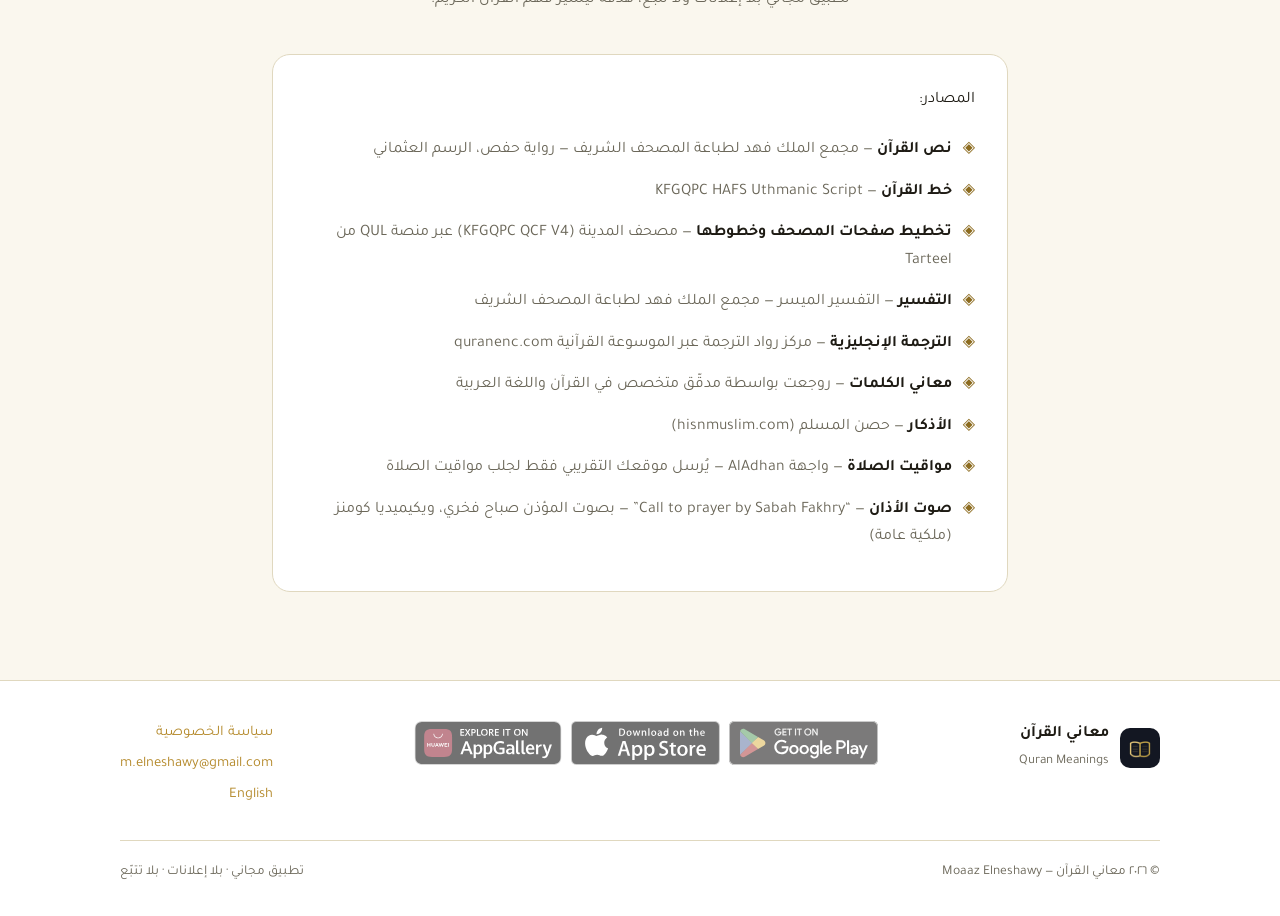
==== commit 8ac4b03b: "deploy: MoaazElneshawy/QuranWords@a2e5fbf596a690eccd1854efeacb442a9c323a28" ====
--- a/quran-meanings/index.html
+++ b/quran-meanings/index.html
@@ -6,7 +6,7 @@
   <meta http-equiv="Content-Security-Policy" content="default-src 'none'; script-src 'self'; style-src 'self'; img-src 'self'; font-src 'self'; base-uri 'none'; form-action 'none'">
   <meta name="referrer" content="strict-origin-when-cross-origin">
   <title>معاني القرآن — اقرأ القرآن وافهم كل كلمة</title>
-  <meta name="description" content="تطبيق معاني القرآن: قراءة القرآن بالرسم العثماني، معاني الكلمات من البيان، تفسير الرواد، مواقيت الصلاة والقبلة، والأذكار. متوفر لأندرويد و iOS وهواوي.">
+  <meta name="description" content="تطبيق معاني القرآن: قراءة القرآن بالرسم العثماني، معاني الكلمات المُراجَعة، التفسير الميسر، مواقيت الصلاة والقبلة، والأذكار. متوفر للهواتف والأجهزة اللوحية على أندرويد و iOS وهواوي.">
   <link rel="canonical" href="https://moaazelneshawy.github.io/quran-meanings/">
   <link rel="alternate" hreflang="ar" href="https://moaazelneshawy.github.io/quran-meanings/">
   <link rel="alternate" hreflang="en" href="https://moaazelneshawy.github.io/quran-meanings/en/">
@@ -46,6 +46,7 @@
     <nav class="site-nav" aria-label="التنقل">
       <a href="#features">المزايا</a>
       <a href="#screens">من داخل التطبيق</a>
+      <a href="#adaptive">كل الشاشات</a>
       <a href="#about">عن التطبيق</a>
       <a href="privacy.html">الخصوصية</a>
     </nav>
@@ -67,6 +68,7 @@
       <div class="hero-copy">
         <h1>اقرأ القرآن وافهم كل كلمة</h1>
         <p class="tagline">قراءة بالرسم العثماني، معاني الكلمات آيةً آية، التفسير الميسّر، مواقيت الصلاة، والأذكار — في تطبيق واحد.</p>
+        <p class="sub">متكيّف بالكامل مع كل شاشة: الهاتف والجهاز اللوحي والأجهزة القابلة للطي، عمودياً وأفقياً.</p>
         <p class="quran hero-verse">﴿الرَّحْمَٰنُ ۝ عَلَّمَ الْقُرْآنَ ۝ خَلَقَ الْإِنسَانَ ۝ عَلَّمَهُ الْبَيَانَ﴾</p>
         <div class="store-badges">
           <a class="badge-soon" href="#" data-soon="قريباً" aria-label="Google Play — قريباً"><img src="assets/img/badges/gplay-badge.svg" alt="احصل عليه من Google Play" height="52"></a>
@@ -75,22 +77,11 @@
         </div>
       </div>
 
-      <!-- phone frame: recreated reading screen -->
+      <!-- phone frame: real app screen (Play store screenshot) -->
       <div class="hero-phone">
-        <div class="phone" aria-hidden="true">
+        <div class="phone">
           <div class="phone-screen">
-            <div class="app-topbar">سورة الرحمن</div>
-            <div class="app-body">
-              <p class="quran basmala">بِسْمِ اللَّهِ الرَّحْمَٰنِ الرَّحِيمِ</p>
-              <p class="quran reading-text">الرَّحْمَٰنُ ﴿١﴾ عَلَّمَ الْقُرْآنَ ﴿٢﴾ خَلَقَ الْإِنسَانَ ﴿٣﴾ عَلَّمَهُ الْبَيَانَ ﴿٤﴾ الشَّمْسُ وَالْقَمَرُ بِحُسْبَانٍ ﴿٥﴾ وَالنَّجْمُ وَالشَّجَرُ يَسْجُدَانِ ﴿٦﴾</p>
-            </div>
-            <div class="app-bottomnav">
-              <span class="active"><svg viewBox="0 0 24 24" fill="none" stroke="currentColor" stroke-width="2"><path d="M4 19.5A2.5 2.5 0 0 1 6.5 17H20V4H6.5A2.5 2.5 0 0 0 4 6.5v13z"/></svg>السور</span>
-              <span><svg viewBox="0 0 24 24" fill="none" stroke="currentColor" stroke-width="2"><circle cx="11" cy="11" r="7"/><path d="m21 21-4.3-4.3"/></svg>البحث</span>
-              <span><svg viewBox="0 0 24 24" fill="none" stroke="currentColor" stroke-width="2"><path d="M19 21l-7-5-7 5V5a2 2 0 0 1 2-2h10a2 2 0 0 1 2 2z"/></svg>المحفوظات</span>
-              <span><svg viewBox="0 0 24 24" fill="none" stroke="currentColor" stroke-width="2"><circle cx="12" cy="12" r="9"/><path d="M12 7v5l3 2"/></svg>الصلاة</span>
-              <span><svg viewBox="0 0 24 24" fill="none" stroke="currentColor" stroke-width="2"><path d="M12 3a4 4 0 1 0 0 8 4 4 0 0 0 0-8zM6 21a6 6 0 0 1 12 0"/></svg>الأذكار</span>
-            </div>
+            <img src="assets/img/screens/ar/mushaf.jpg" alt="صفحة من المصحف داخل التطبيق: سورة البقرة" width="600" height="1067" fetchpriority="high">
           </div>
         </div>
       </div>
@@ -113,7 +104,7 @@
         <div class="feature-card">
           <div class="f-icon"><svg viewBox="0 0 24 24" fill="none" stroke-width="2"><path d="M2 6h9M2 12h9M2 18h7M15 4l4 16M13 10h8"/></svg></div>
           <h3>معاني الكلمات والتفسير</h3>
-          <p>معنى كل كلمة تمت مراجعتها و تدقيقها، مع التفسير الميسّر من موسوعة «الرواد» لكل مجموعة آيات.</p>
+          <p>معنى كل كلمة، روجعت بواسطة مدقّق متخصص في القرآن واللغة العربية، مع «التفسير الميسر» من مجمع الملك فهد لطباعة المصحف الشريف لكل مجموعة آيات.</p>
         </div>
         <div class="feature-card">
           <div class="f-icon"><svg viewBox="0 0 24 24" fill="none" stroke-width="2"><circle cx="11" cy="11" r="7"/><path d="m21 21-4.3-4.3"/></svg></div>
@@ -128,7 +119,7 @@
         <div class="feature-card">
           <div class="f-icon"><svg viewBox="0 0 24 24" fill="none" stroke-width="2"><circle cx="12" cy="12" r="9"/><path d="M12 7v5l3 2"/></svg></div>
           <h3>مواقيت الصلاة والقبلة</h3>
-          <p>مواقيت دقيقة حسب موقعك مع بطاقة «الصلاة القادمة» واتجاه القبلة. موقعك لا يُخزَّن أبداً.</p>
+          <p>مواقيت دقيقة حسب موقعك مع بطاقة «الصلاة القادمة» واتجاه القبلة. يُرسل موقعك التقريبي فقط لجلب مواقيت الصلاة.</p>
         </div>
         <div class="feature-card">
           <div class="f-icon"><svg viewBox="0 0 24 24" fill="none" stroke-width="2"><path d="M12 3a4 4 0 1 0 0 8 4 4 0 0 0 0-8zM6 21a6 6 0 0 1 12 0M12 11v3"/></svg></div>
@@ -146,106 +137,72 @@
       <p>واجهة داكنة مريحة بلمسات ذهبية، ومظهر فاتح لمن يفضّله.</p>
     </div>
     <div class="screens-strip">
-
-      <div>
-        <div class="phone" aria-hidden="true">
-          <div class="phone-screen">
-            <div class="app-topbar">السور</div>
-            <div class="app-body">
-              <div class="surah-row"><span class="ayah-badge">١</span><span><span class="s-name">الفاتحة</span><br><span class="s-meta">مكية · ٧ آيات</span></span></div>
-              <div class="surah-row"><span class="ayah-badge">٢</span><span><span class="s-name">البقرة</span><br><span class="s-meta">مدنية · ٢٨٦ آية</span></span></div>
-              <div class="surah-row"><span class="ayah-badge">٣</span><span><span class="s-name">آل عمران</span><br><span class="s-meta">مدنية · ٢٠٠ آية</span></span></div>
-              <div class="surah-row"><span class="ayah-badge">٤</span><span><span class="s-name">النساء</span><br><span class="s-meta">مدنية · ١٧٦ آية</span></span></div>
-              <div class="surah-row"><span class="ayah-badge">٥</span><span><span class="s-name">المائدة</span><br><span class="s-meta">مدنية · ١٢٠ آية</span></span></div>
-              <div class="surah-row"><span class="ayah-badge">٦</span><span><span class="s-name">الأنعام</span><br><span class="s-meta">مكية · ١٦٥ آية</span></span></div>
-            </div>
-            <div class="app-bottomnav">
-              <span class="active"><svg viewBox="0 0 24 24" fill="none" stroke="currentColor" stroke-width="2"><path d="M4 19.5A2.5 2.5 0 0 1 6.5 17H20V4H6.5A2.5 2.5 0 0 0 4 6.5v13z"/></svg>السور</span>
-              <span><svg viewBox="0 0 24 24" fill="none" stroke="currentColor" stroke-width="2"><circle cx="11" cy="11" r="7"/><path d="m21 21-4.3-4.3"/></svg>البحث</span>
-              <span><svg viewBox="0 0 24 24" fill="none" stroke="currentColor" stroke-width="2"><path d="M19 21l-7-5-7 5V5a2 2 0 0 1 2-2h10a2 2 0 0 1 2 2z"/></svg>المحفوظات</span>
-              <span><svg viewBox="0 0 24 24" fill="none" stroke="currentColor" stroke-width="2"><circle cx="12" cy="12" r="9"/><path d="M12 7v5l3 2"/></svg>الصلاة</span>
-              <span><svg viewBox="0 0 24 24" fill="none" stroke="currentColor" stroke-width="2"><path d="M12 3a4 4 0 1 0 0 8 4 4 0 0 0 0-8zM6 21a6 6 0 0 1 12 0"/></svg>الأذكار</span>
-            </div>
-          </div>
-        </div>
+      <div>
+        <div class="phone"><div class="phone-screen"><img src="assets/img/screens/ar/home.jpg" alt="شاشة قائمة السور مع متابعة القراءة" width="600" height="1067" loading="lazy" decoding="async"></div></div>
         <p class="screen-caption">قائمة السور</p>
       </div>
-
-      <div>
-        <div class="phone" aria-hidden="true">
-          <div class="phone-screen">
-            <div class="app-topbar">سورة الفاتحة</div>
-            <div class="app-body">
-              <div class="tab-pill"><span class="active">المعاني</span><span>تفسير الرواد</span></div>
-              <p class="quran meaning-ayah">صِرَاطَ الَّذِينَ أَنْعَمْتَ عَلَيْهِمْ غَيْرِ الْمَغْضُوبِ عَلَيْهِمْ وَلَا الضَّالِّينَ ﴿٧﴾</p>
-              <div class="word-row"><span class="w">صِرَاطَ</span><span class="m">طريق</span></div>
-              <div class="word-row"><span class="w">أَنْعَمْتَ</span><span class="m">تفضّلت وأحسنت</span></div>
-              <div class="word-row"><span class="w">الْمَغْضُوبِ عَلَيْهِمْ</span><span class="m">الذين حلّ عليهم الغضب</span></div>
-              <div class="word-row"><span class="w">الضَّالِّينَ</span><span class="m">المنحرفين عن الحق</span></div>
-            </div>
-            <div class="app-bottomnav">
-              <span class="active"><svg viewBox="0 0 24 24" fill="none" stroke="currentColor" stroke-width="2"><path d="M4 19.5A2.5 2.5 0 0 1 6.5 17H20V4H6.5A2.5 2.5 0 0 0 4 6.5v13z"/></svg>السور</span>
-              <span><svg viewBox="0 0 24 24" fill="none" stroke="currentColor" stroke-width="2"><circle cx="11" cy="11" r="7"/><path d="m21 21-4.3-4.3"/></svg>البحث</span>
-              <span><svg viewBox="0 0 24 24" fill="none" stroke="currentColor" stroke-width="2"><path d="M19 21l-7-5-7 5V5a2 2 0 0 1 2-2h10a2 2 0 0 1 2 2z"/></svg>المحفوظات</span>
-              <span><svg viewBox="0 0 24 24" fill="none" stroke="currentColor" stroke-width="2"><circle cx="12" cy="12" r="9"/><path d="M12 7v5l3 2"/></svg>الصلاة</span>
-              <span><svg viewBox="0 0 24 24" fill="none" stroke="currentColor" stroke-width="2"><path d="M12 3a4 4 0 1 0 0 8 4 4 0 0 0 0-8zM6 21a6 6 0 0 1 12 0"/></svg>الأذكار</span>
-            </div>
-          </div>
-        </div>
-        <p class="screen-caption">معاني الكلمات والتفسير</p>
-      </div>
-
-      <div>
-        <div class="phone" aria-hidden="true">
-          <div class="phone-screen">
-            <div class="app-topbar">مواقيت الصلاة</div>
-            <div class="app-body">
-              <div class="next-prayer">
-                <div class="np-label">الصلاة القادمة</div>
-                <div class="np-name">المغرب</div>
-                <div class="np-time">٦:٤٢</div>
-              </div>
-              <div class="prayer-row"><span>الفجر</span><span class="p-time">٤:١٥</span></div>
-              <div class="prayer-row"><span>الظهر</span><span class="p-time">١٢:٠٥</span></div>
-              <div class="prayer-row"><span>العصر</span><span class="p-time">٣:٣٠</span></div>
-              <div class="prayer-row"><span>المغرب</span><span class="p-time">٦:٤٢</span></div>
-              <div class="prayer-row"><span>العشاء</span><span class="p-time">٨:١٢</span></div>
-            </div>
-            <div class="app-bottomnav">
-              <span><svg viewBox="0 0 24 24" fill="none" stroke="currentColor" stroke-width="2"><path d="M4 19.5A2.5 2.5 0 0 1 6.5 17H20V4H6.5A2.5 2.5 0 0 0 4 6.5v13z"/></svg>السور</span>
-              <span><svg viewBox="0 0 24 24" fill="none" stroke="currentColor" stroke-width="2"><circle cx="11" cy="11" r="7"/><path d="m21 21-4.3-4.3"/></svg>البحث</span>
-              <span><svg viewBox="0 0 24 24" fill="none" stroke="currentColor" stroke-width="2"><path d="M19 21l-7-5-7 5V5a2 2 0 0 1 2-2h10a2 2 0 0 1 2 2z"/></svg>المحفوظات</span>
-              <span class="active"><svg viewBox="0 0 24 24" fill="none" stroke="currentColor" stroke-width="2"><circle cx="12" cy="12" r="9"/><path d="M12 7v5l3 2"/></svg>الصلاة</span>
-              <span><svg viewBox="0 0 24 24" fill="none" stroke="currentColor" stroke-width="2"><path d="M12 3a4 4 0 1 0 0 8 4 4 0 0 0 0-8zM6 21a6 6 0 0 1 12 0"/></svg>الأذكار</span>
-            </div>
-          </div>
-        </div>
+      <div>
+        <div class="phone"><div class="phone-screen"><img src="assets/img/screens/ar/meanings.jpg" alt="شاشة معاني كلمات الآية" width="600" height="1067" loading="lazy" decoding="async"></div></div>
+        <p class="screen-caption">معاني الكلمات</p>
+      </div>
+      <div>
+        <div class="phone"><div class="phone-screen"><img src="assets/img/screens/ar/tafsir.jpg" alt="شاشة التفسير الميسّر للآية" width="600" height="1067" loading="lazy" decoding="async"></div></div>
+        <p class="screen-caption">التفسير الميسّر</p>
+      </div>
+      <div>
+        <div class="phone"><div class="phone-screen"><img src="assets/img/screens/ar/prayer.jpg" alt="شاشة مواقيت الصلاة" width="600" height="1067" loading="lazy" decoding="async"></div></div>
         <p class="screen-caption">مواقيت الصلاة</p>
       </div>
-
-      <div>
-        <div class="phone" aria-hidden="true">
-          <div class="phone-screen">
-            <div class="app-topbar">الأذكار</div>
-            <div class="app-body">
-              <div class="zikr-card"><span class="ayah-badge">☀</span><span>أذكار الصباح والمساء<small>٣١ ذكراً</small></span></div>
-              <div class="zikr-card"><span class="ayah-badge">🕌</span><span>أذكار الصلاة<small>١٨ ذكراً</small></span></div>
-              <div class="zikr-card"><span class="ayah-badge">🌙</span><span>أذكار عامة<small>٤٥ ذكراً</small></span></div>
-              <div class="zikr-card"><span class="ayah-badge">✈</span><span>أذكار السفر<small>١٢ ذكراً</small></span></div>
-              <div class="zikr-card"><span class="ayah-badge">🕋</span><span>أذكار الحج والعمرة<small>١٦ ذكراً</small></span></div>
-            </div>
-            <div class="app-bottomnav">
-              <span><svg viewBox="0 0 24 24" fill="none" stroke="currentColor" stroke-width="2"><path d="M4 19.5A2.5 2.5 0 0 1 6.5 17H20V4H6.5A2.5 2.5 0 0 0 4 6.5v13z"/></svg>السور</span>
-              <span><svg viewBox="0 0 24 24" fill="none" stroke="currentColor" stroke-width="2"><circle cx="11" cy="11" r="7"/><path d="m21 21-4.3-4.3"/></svg>البحث</span>
-              <span><svg viewBox="0 0 24 24" fill="none" stroke="currentColor" stroke-width="2"><path d="M19 21l-7-5-7 5V5a2 2 0 0 1 2-2h10a2 2 0 0 1 2 2z"/></svg>المحفوظات</span>
-              <span><svg viewBox="0 0 24 24" fill="none" stroke="currentColor" stroke-width="2"><circle cx="12" cy="12" r="9"/><path d="M12 7v5l3 2"/></svg>الصلاة</span>
-              <span class="active"><svg viewBox="0 0 24 24" fill="none" stroke="currentColor" stroke-width="2"><path d="M12 3a4 4 0 1 0 0 8 4 4 0 0 0 0-8zM6 21a6 6 0 0 1 12 0"/></svg>الأذكار</span>
-            </div>
-          </div>
-        </div>
+      <div>
+        <div class="phone"><div class="phone-screen"><img src="assets/img/screens/ar/azkar.jpg" alt="شاشة أذكار الصباح مع العدّاد" width="600" height="1067" loading="lazy" decoding="async"></div></div>
         <p class="screen-caption">الأذكار</p>
       </div>
-
+      <div>
+        <div class="phone"><div class="phone-screen"><img src="assets/img/screens/ar/search.jpg" alt="شاشة البحث في القرآن" width="600" height="1067" loading="lazy" decoding="async"></div></div>
+        <p class="screen-caption">البحث في القرآن</p>
+      </div>
+    </div>
+  </section>
+
+  <!-- ==================== adaptive ==================== -->
+  <section id="adaptive">
+    <div class="container">
+      <div class="section-head">
+        <h2>مصمَّم لكل شاشة</h2>
+        <p>التطبيق متكيّف بالكامل: على الهاتف والجهاز اللوحي (أندرويد و iPad) والأجهزة القابلة للطي، عمودياً وأفقياً، يعيد ترتيب نفسه ليستفيد من كل مساحة.</p>
+      </div>
+      <div class="tablet-shots">
+        <figure>
+          <div class="tablet"><img src="assets/img/screens/ar/tablet-spread.jpg" alt="صفحتان متقابلتان من المصحف على جهاز لوحي في الوضع الأفقي" width="1600" height="920" loading="lazy" decoding="async"></div>
+          <figcaption class="screen-caption">صفحتان متقابلتان كالمصحف المطبوع في الوضع الأفقي</figcaption>
+        </figure>
+        <figure>
+          <div class="tablet"><img src="assets/img/screens/ar/tablet-home.jpg" alt="قائمة السور على جهاز لوحي بستة أعمدة وشريط تنقّل جانبي" width="1600" height="920" loading="lazy" decoding="async"></div>
+          <figcaption class="screen-caption">قائمة السور بستة أعمدة وشريط تنقّل جانبي</figcaption>
+        </figure>
+      </div>
+      <div class="features-grid adaptive-points">
+        <div class="feature-card">
+          <div class="f-icon"><svg viewBox="0 0 24 24" fill="none" stroke-width="2"><rect x="3" y="4" width="18" height="16" rx="2"/><path d="M15 4v16"/></svg></div>
+          <h3>شريط تنقّل جانبي</h3>
+          <p>على الشاشات العريضة تنتقل أزرار التنقّل من أسفل الشاشة إلى شريط جانبي، لتبقى المساحة كلها للقراءة.</p>
+        </div>
+        <div class="feature-card">
+          <div class="f-icon"><svg viewBox="0 0 24 24" fill="none" stroke-width="2"><path d="M2 5h7a3 3 0 0 1 3 3v12a2 2 0 0 0-2-2H2zM22 5h-7a3 3 0 0 0-3 3v12a2 2 0 0 1 2-2h8z"/></svg></div>
+          <h3>صفحتان متقابلتان</h3>
+          <p>في الوضع الأفقي على الجهاز اللوحي تظهر صفحتا المصحف متجاورتين كما في المصحف المطبوع.</p>
+        </div>
+        <div class="feature-card">
+          <div class="f-icon"><svg viewBox="0 0 24 24" fill="none" stroke-width="2"><rect x="3" y="3" width="7" height="7" rx="1"/><rect x="14" y="3" width="7" height="7" rx="1"/><rect x="3" y="14" width="7" height="7" rx="1"/><rect x="14" y="14" width="7" height="7" rx="1"/></svg></div>
+          <h3>شبكة تتّسع مع الشاشة</h3>
+          <p>تزداد أعمدة قائمة السور مع اتساع الشاشة: ثلاثة على الهاتف وستة على الجهاز اللوحي.</p>
+        </div>
+        <div class="feature-card">
+          <div class="f-icon"><svg viewBox="0 0 24 24" fill="none" stroke-width="2"><path d="M3 12a9 9 0 0 1 15-6.7L21 8M21 3v5h-5M21 12a9 9 0 0 1-15 6.7L3 16M3 21v-5h5"/></svg></div>
+          <h3>عرض مريح في كل اتجاه</h3>
+          <p>يبقى النص والبطاقات بعرض مريح للعين على الشاشات الكبيرة، عمودياً وأفقياً، ومع أي حجم خط تختاره.</p>
+        </div>
+      </div>
     </div>
   </section>
 
@@ -257,12 +214,17 @@
         <p>تطبيق مجاني بلا إعلانات ولا تتبّع، هدفه تيسير فهم القرآن الكريم.</p>
       </div>
       <div class="about-card">
-        <p>يعتمد التطبيق على مصادر موثوقة:</p>
+        <p>المصادر:</p>
         <ul>
-          <li><span><b>نص القرآن وخط حفص</b> — من مشروع tanzil.net</span></li>
-          <li><span><b>معاني الكلمات</b> — من مصادر موثوقة مُراجَعة</span></li>
-          <li><span><b>التفسير</b> — التفسير الميسّر من موسوعة الرواد عبر quranenc.com</span></li>
-          <li><span><b>مواقيت الصلاة</b> — عبر خدمة AlAdhan، ولا يُخزَّن موقعك إطلاقاً</span></li>
+          <li><span><b>نص القرآن</b> — مجمع الملك فهد لطباعة المصحف الشريف — رواية حفص، الرسم العثماني</span></li>
+          <li><span><b>خط القرآن</b> — KFGQPC HAFS Uthmanic Script</span></li>
+          <li><span><b>تخطيط صفحات المصحف وخطوطها</b> — مصحف المدينة (KFGQPC QCF V4) عبر منصة QUL من Tarteel</span></li>
+          <li><span><b>التفسير</b> — التفسير الميسر — مجمع الملك فهد لطباعة المصحف الشريف</span></li>
+          <li><span><b>الترجمة الإنجليزية</b> — مركز رواد الترجمة عبر الموسوعة القرآنية quranenc.com</span></li>
+          <li><span><b>معاني الكلمات</b> — روجعت بواسطة مدقّق متخصص في القرآن واللغة العربية</span></li>
+          <li><span><b>الأذكار</b> — حصن المسلم (hisnmuslim.com)</span></li>
+          <li><span><b>مواقيت الصلاة</b> — واجهة AlAdhan — يُرسل موقعك التقريبي فقط لجلب مواقيت الصلاة</span></li>
+          <li><span><b>صوت الأذان</b> — “Call to prayer by Sabah Fakhry” — بصوت المؤذن صباح فخري، ويكيميديا كومنز (ملكية عامة)</span></li>
         </ul>
       </div>
     </div>
--- a/quran-meanings/assets/css/style.css
+++ b/quran-meanings/assets/css/style.css
@@ -193,7 +193,7 @@
   .hero-phone { justify-self: center; }
 }
 
-/* ---------- phone frame + recreated app screens ---------- */
+/* ---------- device frames around real app screenshots ---------- */
 
 .phone {
   width: 290px;
@@ -209,154 +209,28 @@
   background: var(--bg);
   border: 1px solid var(--border);
   overflow: hidden;
-  display: flex;
-  flex-direction: column;
-  height: 560px;
-  direction: rtl;
-}
-[data-dir="ltr"] { direction: ltr; }
-.app-topbar {
-  display: flex;
-  align-items: center;
-  justify-content: center;
-  gap: 0.4rem;
-  padding: 0.9rem 1rem 0.6rem;
-  color: var(--gold-light);
-  font-weight: 700;
-  font-size: 0.95rem;
-  border-bottom: 1px solid var(--border);
-}
-.app-body { flex: 1; padding: 0.8rem; overflow: hidden; display: flex; flex-direction: column; gap: 0.6rem; }
-
-/* reading screen */
-.reading-text {
-  font-size: 1.06rem;
-  line-height: 2.4;
-  text-align: justify;
-  padding: 0.4rem 0.3rem;
-}
-.basmala { text-align: center; font-size: 1.02rem; margin-bottom: 0.4rem; }
-
-/* surah list rows — mirror app surah cards */
-.surah-row {
-  display: flex;
-  align-items: center;
-  gap: 0.7rem;
-  background: var(--bg-surface);
-  border: 1px solid var(--border);
-  border-radius: 14px;
-  padding: 0.55rem 0.7rem;
-}
-.ayah-badge {
-  width: 34px;
-  height: 34px;
-  flex-shrink: 0;
-  border-radius: 50%;
-  background: var(--bg-badge);
+}
+.phone-screen img { display: block; width: 100%; height: auto; }
+
+/* wide-screen section: tablet captures side by side, stacked on narrow viewports */
+.tablet-shots {
+  display: grid;
+  grid-template-columns: repeat(auto-fit, minmax(min(100%, 420px), 1fr));
+  gap: 1.5rem;
+}
+.tablet-shots figure { margin: 0; }
+.tablet {
+  border-radius: 26px;
+  background: var(--bg-surface);
   border: 1px solid var(--border-gold);
-  color: var(--gold-light);
-  display: inline-flex;
-  align-items: center;
-  justify-content: center;
-  font-size: 0.82rem;
-  font-weight: 700;
-}
-.surah-row .s-name { font-weight: 700; font-size: 0.92rem; color: var(--text); }
-.surah-row .s-meta { font-size: 0.72rem; color: var(--muted); }
-
-/* meanings screen */
-.tab-pill {
-  display: flex;
-  background: var(--bg-badge);
-  border: 1px solid var(--border);
-  border-radius: 999px;
-  padding: 3px;
-  font-size: 0.78rem;
-}
-.tab-pill span {
-  flex: 1;
-  text-align: center;
-  padding: 0.3rem 0.4rem;
-  border-radius: 999px;
-  color: var(--muted);
-}
-.tab-pill .active { background: var(--gold); color: #1a1d27; font-weight: 700; }
-.meaning-ayah {
-  background: var(--bg-surface);
-  border: 1px solid var(--border-gold);
-  border-radius: 14px;
-  padding: 0.6rem 0.7rem;
-  font-size: 0.95rem;
-  line-height: 2;
-}
-.word-row {
-  display: flex;
-  justify-content: space-between;
-  gap: 0.6rem;
-  background: var(--bg-surface);
-  border: 1px solid var(--border);
-  border-radius: 12px;
-  padding: 0.45rem 0.7rem;
-  font-size: 0.82rem;
-}
-.word-row .w { color: var(--gold-light); font-weight: 700; }
-.word-row .m { color: var(--muted); text-align: start; }
-
-/* prayer times screen */
-.next-prayer {
-  background: linear-gradient(135deg, var(--bg-badge), var(--bg-surface));
-  border: 1px solid var(--border-gold);
-  border-radius: 16px;
-  padding: 0.8rem;
-  text-align: center;
-}
-.next-prayer .np-label { font-size: 0.72rem; color: var(--muted); }
-.next-prayer .np-name { font-size: 1.15rem; font-weight: 700; color: var(--gold-light); }
-.next-prayer .np-time { font-size: 1.5rem; font-weight: 700; color: var(--text); }
-.prayer-row {
-  display: flex;
-  justify-content: space-between;
-  background: var(--bg-surface);
-  border: 1px solid var(--border);
-  border-radius: 12px;
-  padding: 0.42rem 0.8rem;
-  font-size: 0.85rem;
-}
-.prayer-row .p-time { color: var(--gold-light); font-weight: 700; }
-
-/* azkar screen */
-.zikr-card {
-  background: var(--bg-surface);
-  border: 1px solid var(--border);
-  border-radius: 14px;
-  padding: 0.55rem 0.7rem;
-  display: flex;
-  align-items: center;
-  gap: 0.6rem;
-  font-size: 0.88rem;
-  font-weight: 700;
-}
-.zikr-card small { display: block; font-weight: 400; font-size: 0.72rem; color: var(--muted); }
-
-/* bottom nav — mirrors app QuranNavigationBar */
-.app-bottomnav {
-  display: flex;
-  border-top: 1px solid var(--border);
-  background: var(--bg-surface);
-  padding: 0.45rem 0.2rem 0.7rem;
-}
-.app-bottomnav span {
-  flex: 1;
-  text-align: center;
-  font-size: 0.6rem;
-  color: var(--muted);
-  display: flex;
-  flex-direction: column;
-  align-items: center;
-  gap: 2px;
-}
-.app-bottomnav svg { width: 18px; height: 18px; }
-.app-bottomnav .active { color: var(--gold-light); }
+  box-shadow: 0 24px 60px var(--shadow);
+  padding: 10px;
+}
+.tablet img { display: block; width: 100%; height: auto; border-radius: 18px; }
+.features-grid.adaptive-points {
+  grid-template-columns: repeat(auto-fit, minmax(220px, 1fr));
+  margin-top: 2rem;
+}
 
 /* ---------- sections ---------- */
 
@@ -403,7 +277,6 @@
   scroll-snap-type: x mandatory;
 }
 .screens-strip .phone { scroll-snap-align: center; }
-.screens-strip .phone .phone-screen { height: 520px; }
 .screen-caption {
   text-align: center;
   color: var(--muted);
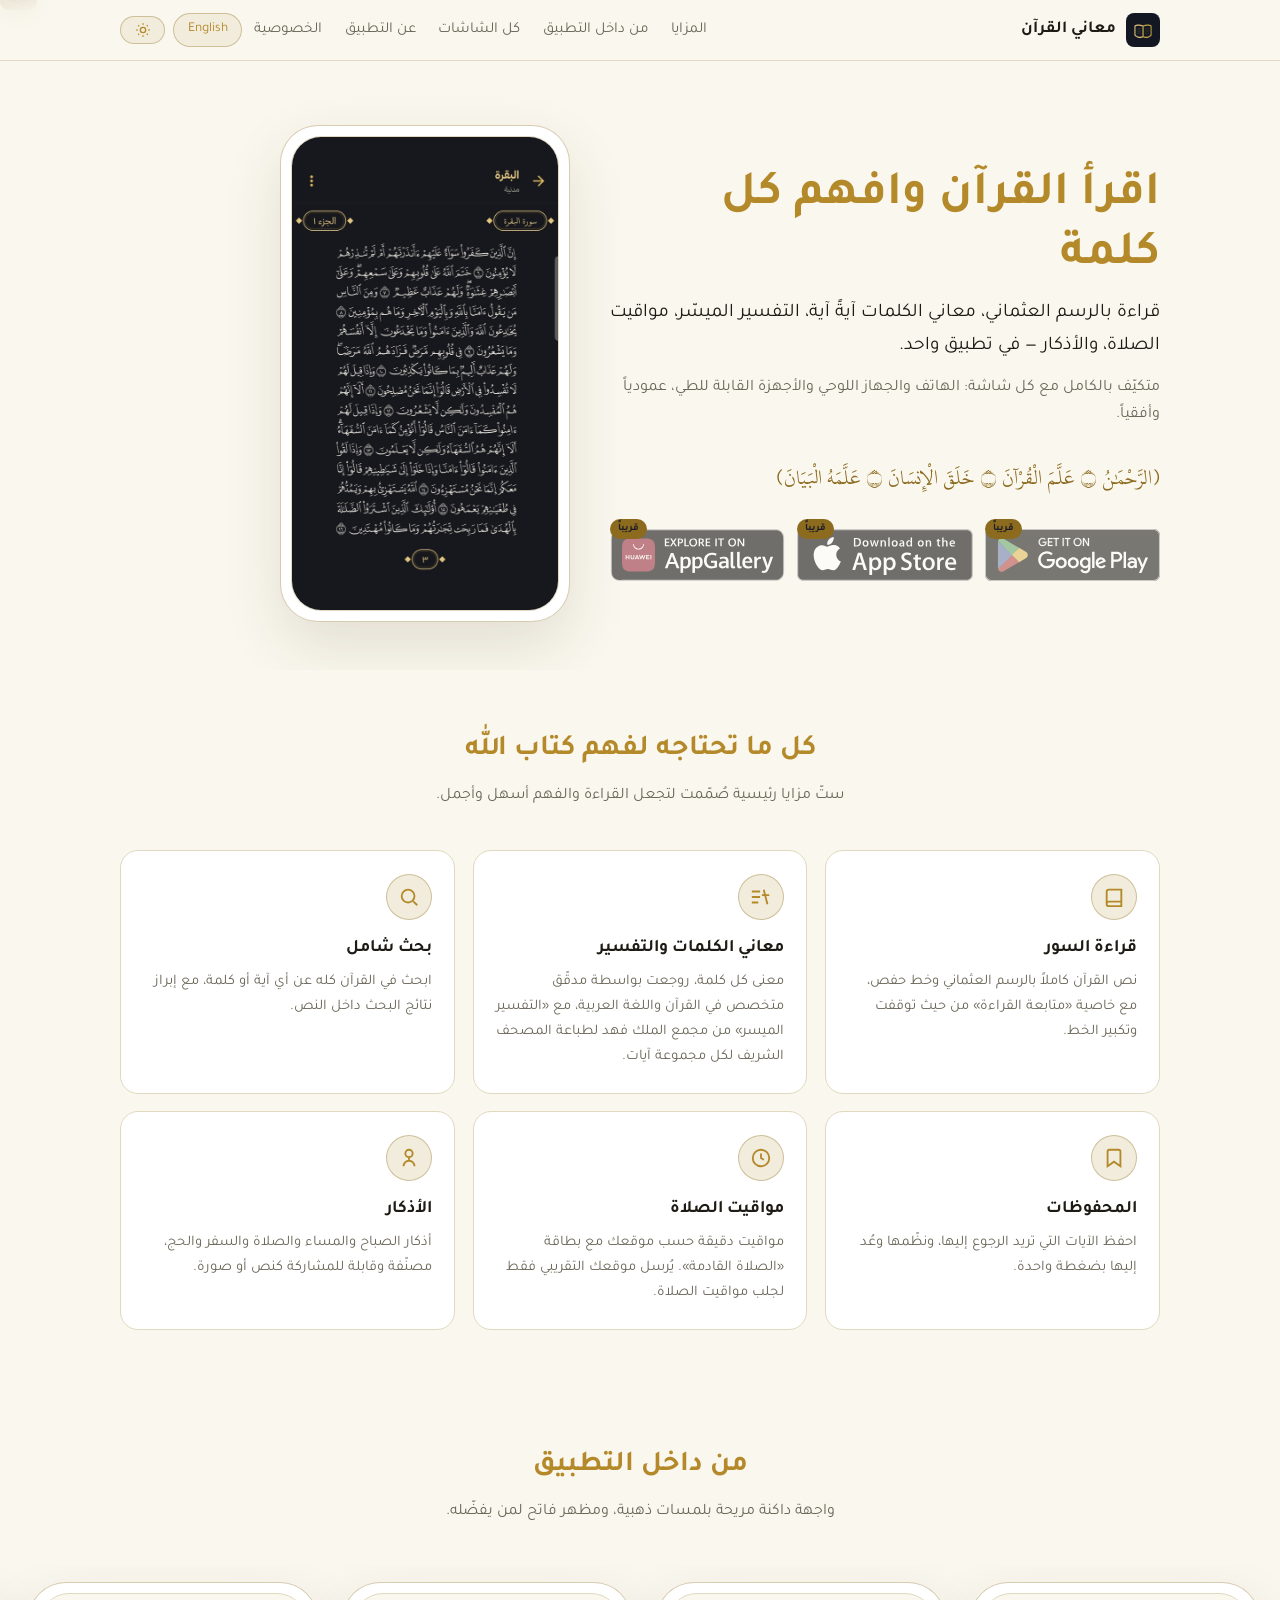
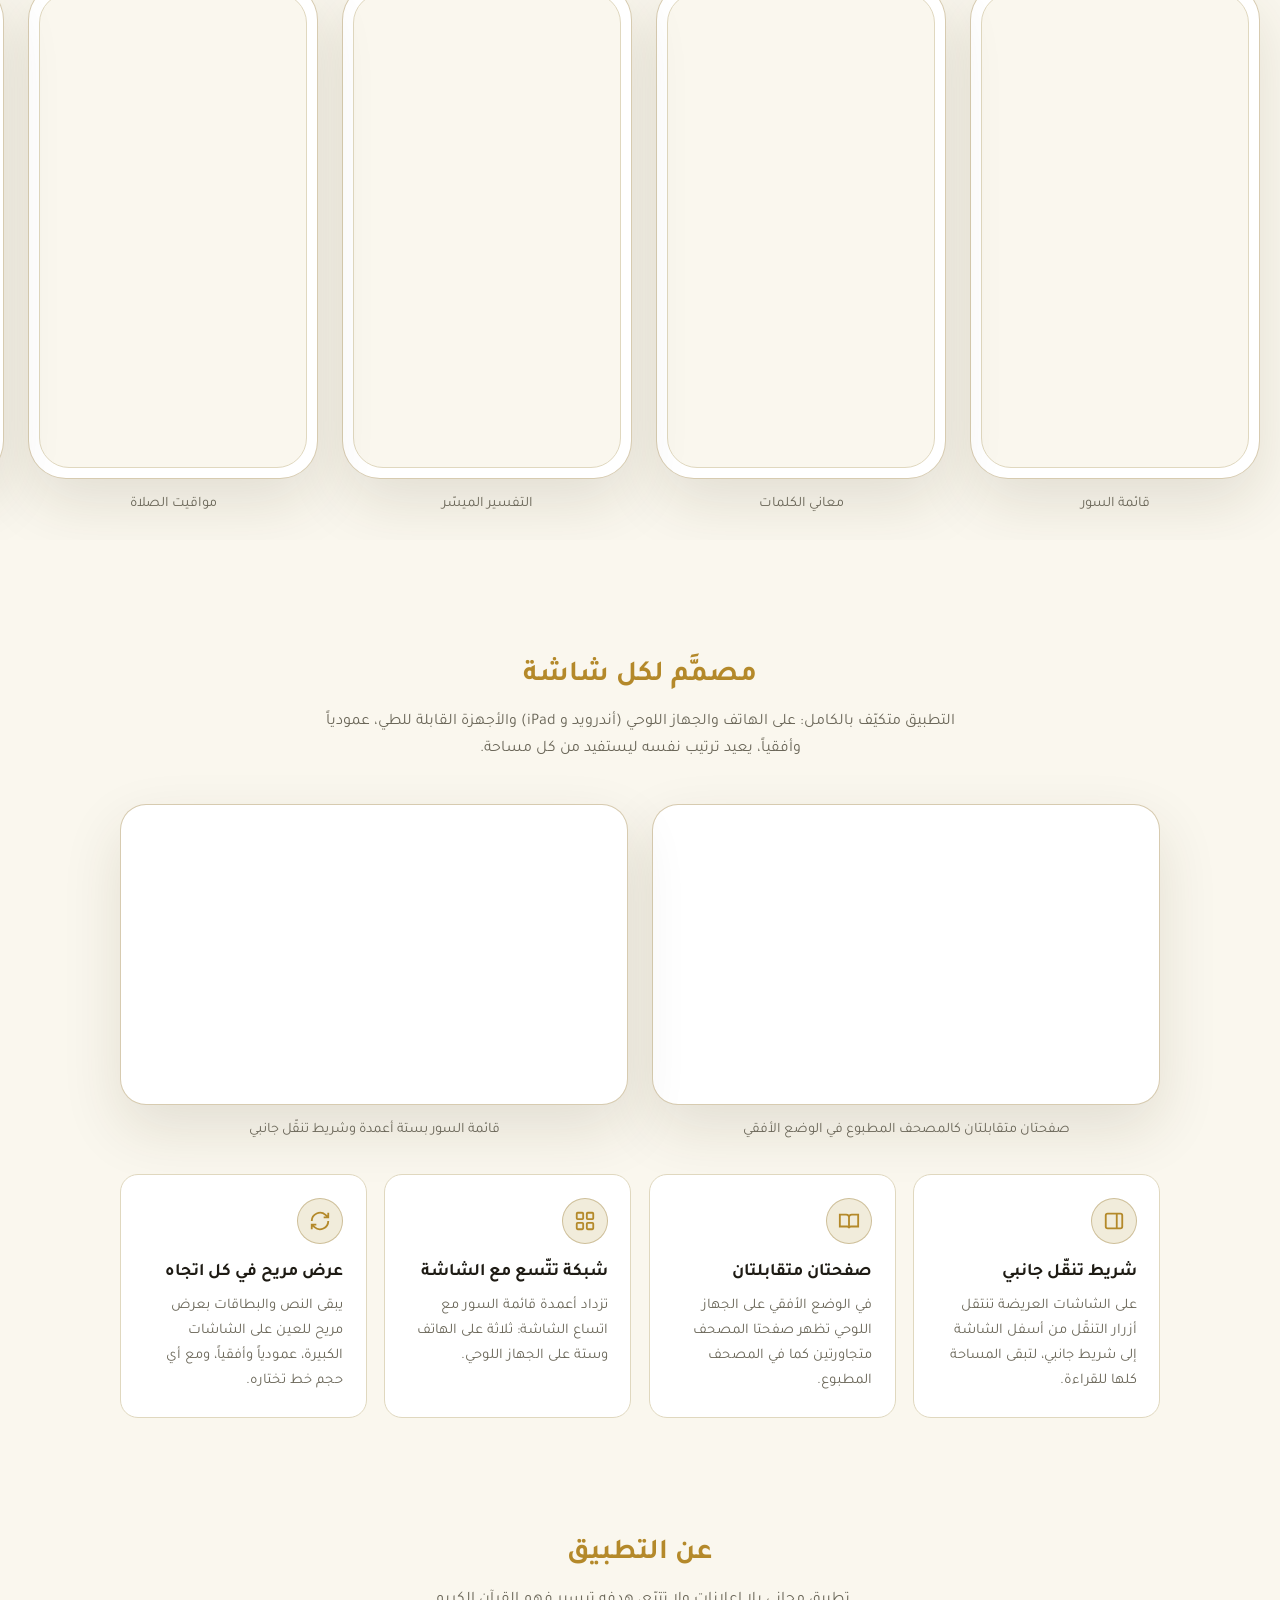
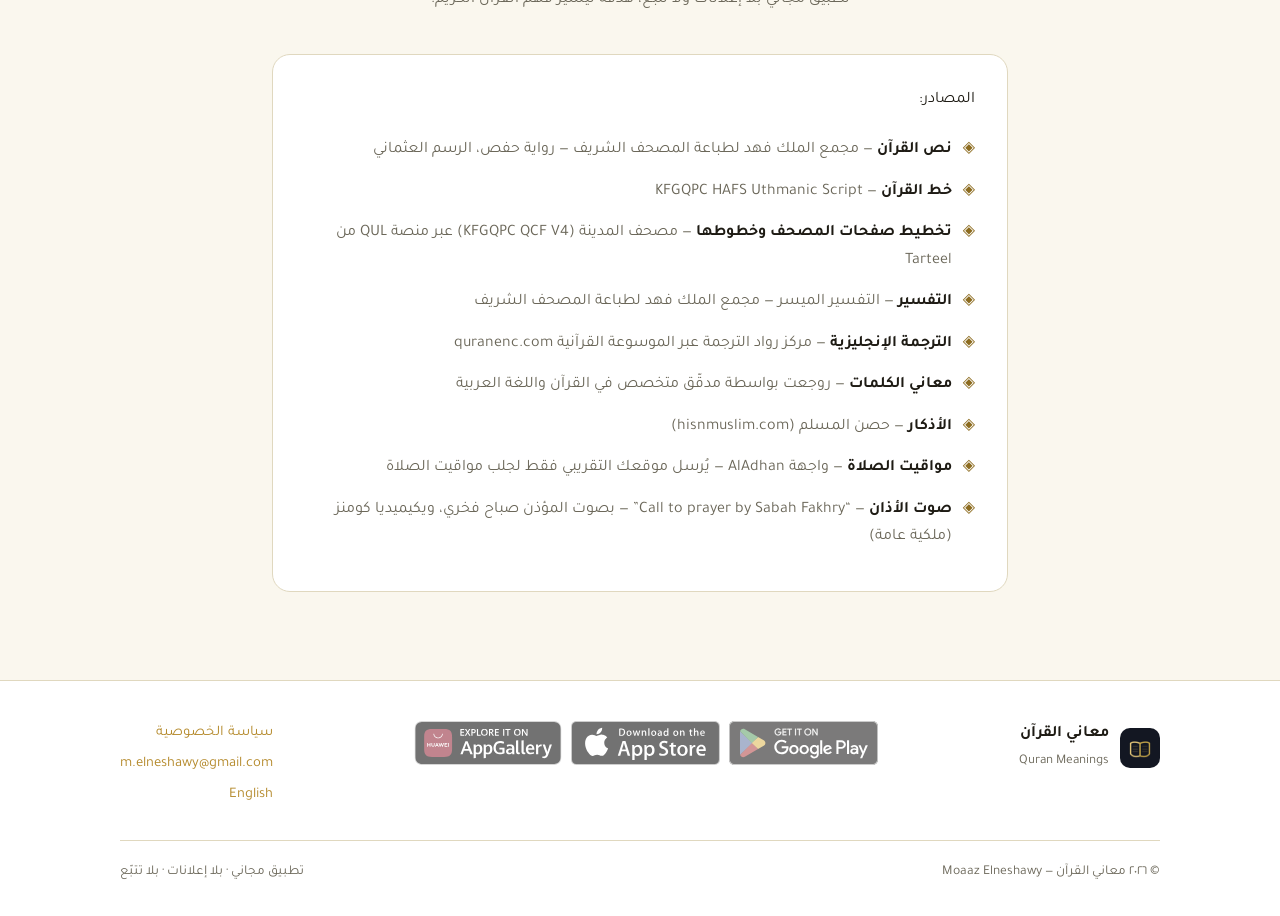
==== commit 501f8d68: "deploy: MoaazElneshawy/QuranWords@8b932fd52f42b98a49416b74b112a6c7168d494f" ====
--- a/quran-meanings/index.html
+++ b/quran-meanings/index.html
@@ -6,7 +6,7 @@
   <meta http-equiv="Content-Security-Policy" content="default-src 'none'; script-src 'self'; style-src 'self'; img-src 'self'; font-src 'self'; base-uri 'none'; form-action 'none'">
   <meta name="referrer" content="strict-origin-when-cross-origin">
   <title>معاني القرآن — اقرأ القرآن وافهم كل كلمة</title>
-  <meta name="description" content="تطبيق معاني القرآن: قراءة القرآن بالرسم العثماني، معاني الكلمات المُراجَعة، التفسير الميسر، مواقيت الصلاة والقبلة، والأذكار. متوفر للهواتف والأجهزة اللوحية على أندرويد و iOS وهواوي.">
+  <meta name="description" content="تطبيق معاني القرآن: قراءة القرآن بالرسم العثماني، معاني الكلمات المُراجَعة، التفسير الميسر، مواقيت الصلاة، والأذكار. متوفر للهواتف والأجهزة اللوحية على أندرويد و iOS وهواوي.">
   <link rel="canonical" href="https://moaazelneshawy.github.io/quran-meanings/">
   <link rel="alternate" hreflang="ar" href="https://moaazelneshawy.github.io/quran-meanings/">
   <link rel="alternate" hreflang="en" href="https://moaazelneshawy.github.io/quran-meanings/en/">
@@ -118,8 +118,8 @@
         </div>
         <div class="feature-card">
           <div class="f-icon"><svg viewBox="0 0 24 24" fill="none" stroke-width="2"><circle cx="12" cy="12" r="9"/><path d="M12 7v5l3 2"/></svg></div>
-          <h3>مواقيت الصلاة والقبلة</h3>
-          <p>مواقيت دقيقة حسب موقعك مع بطاقة «الصلاة القادمة» واتجاه القبلة. يُرسل موقعك التقريبي فقط لجلب مواقيت الصلاة.</p>
+          <h3>مواقيت الصلاة</h3>
+          <p>مواقيت دقيقة حسب موقعك مع بطاقة «الصلاة القادمة». يُرسل موقعك التقريبي فقط لجلب مواقيت الصلاة.</p>
         </div>
         <div class="feature-card">
           <div class="f-icon"><svg viewBox="0 0 24 24" fill="none" stroke-width="2"><path d="M12 3a4 4 0 1 0 0 8 4 4 0 0 0 0-8zM6 21a6 6 0 0 1 12 0M12 11v3"/></svg></div>
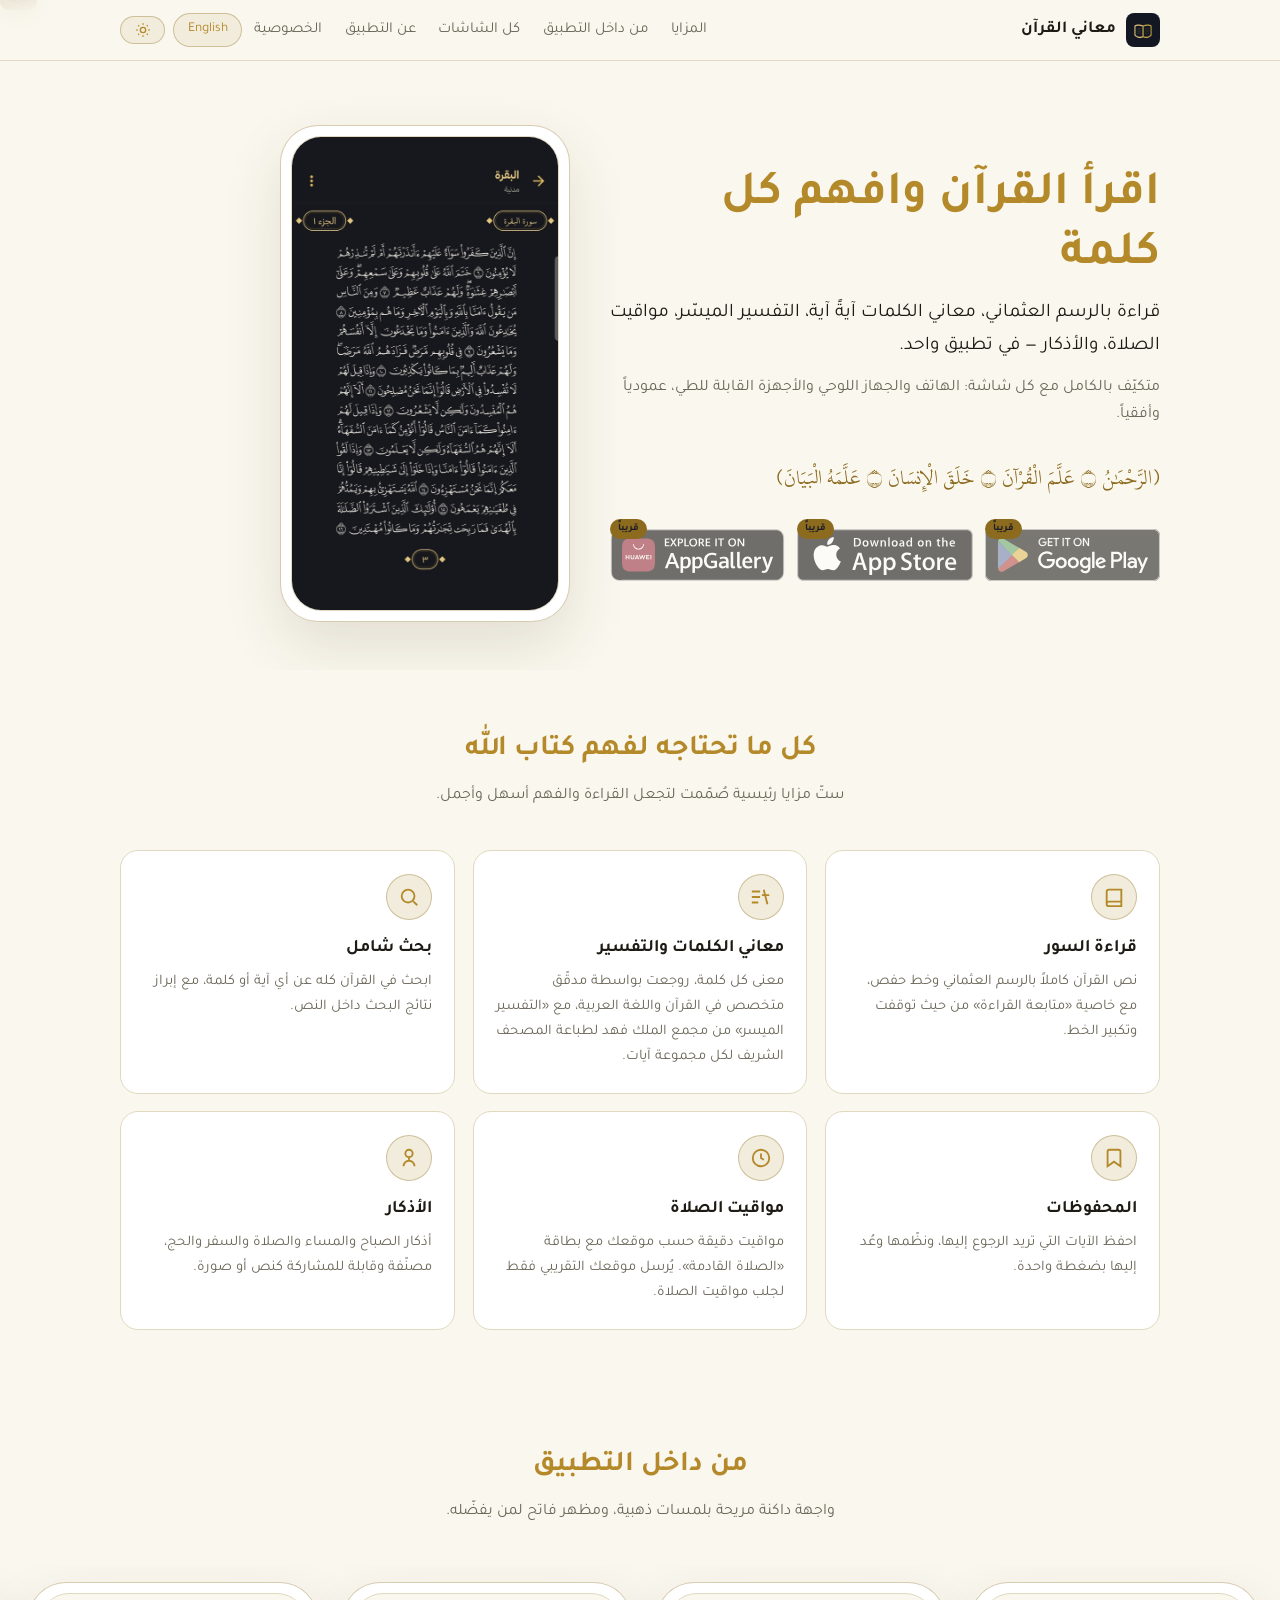
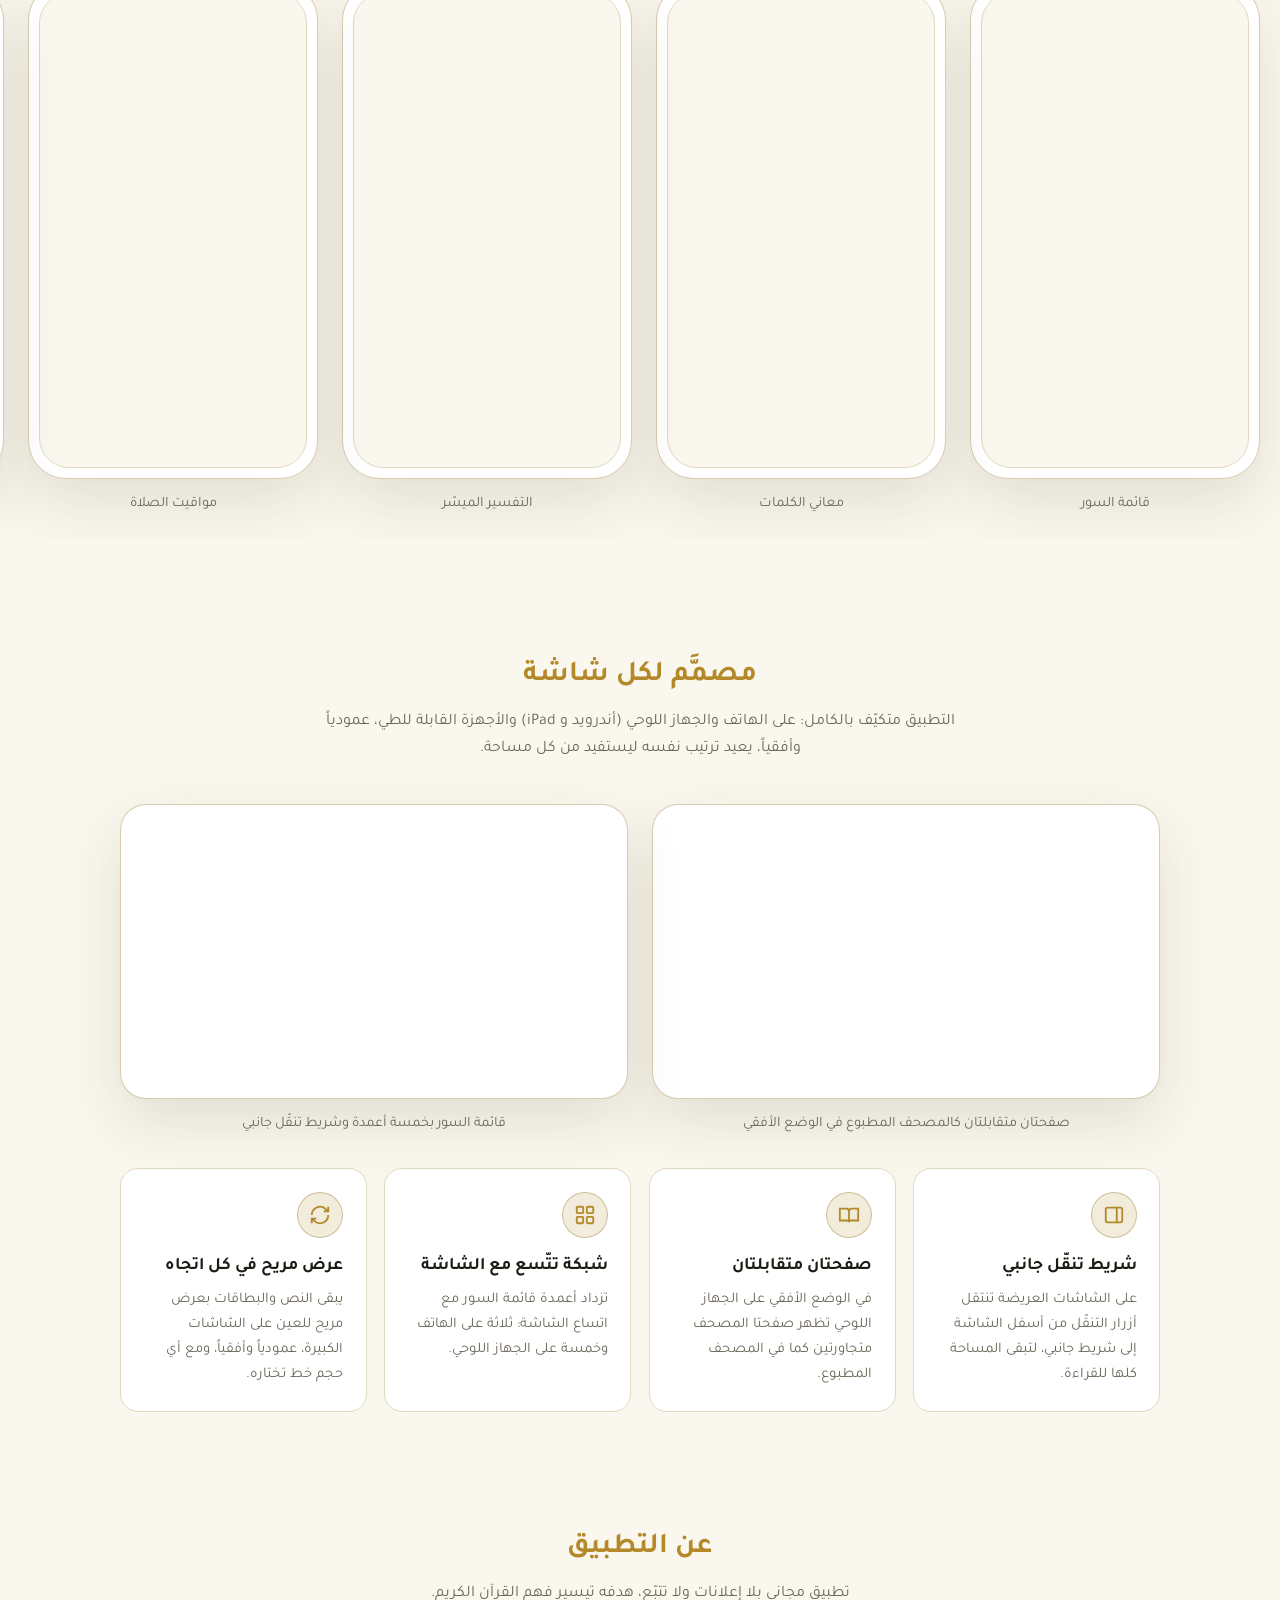
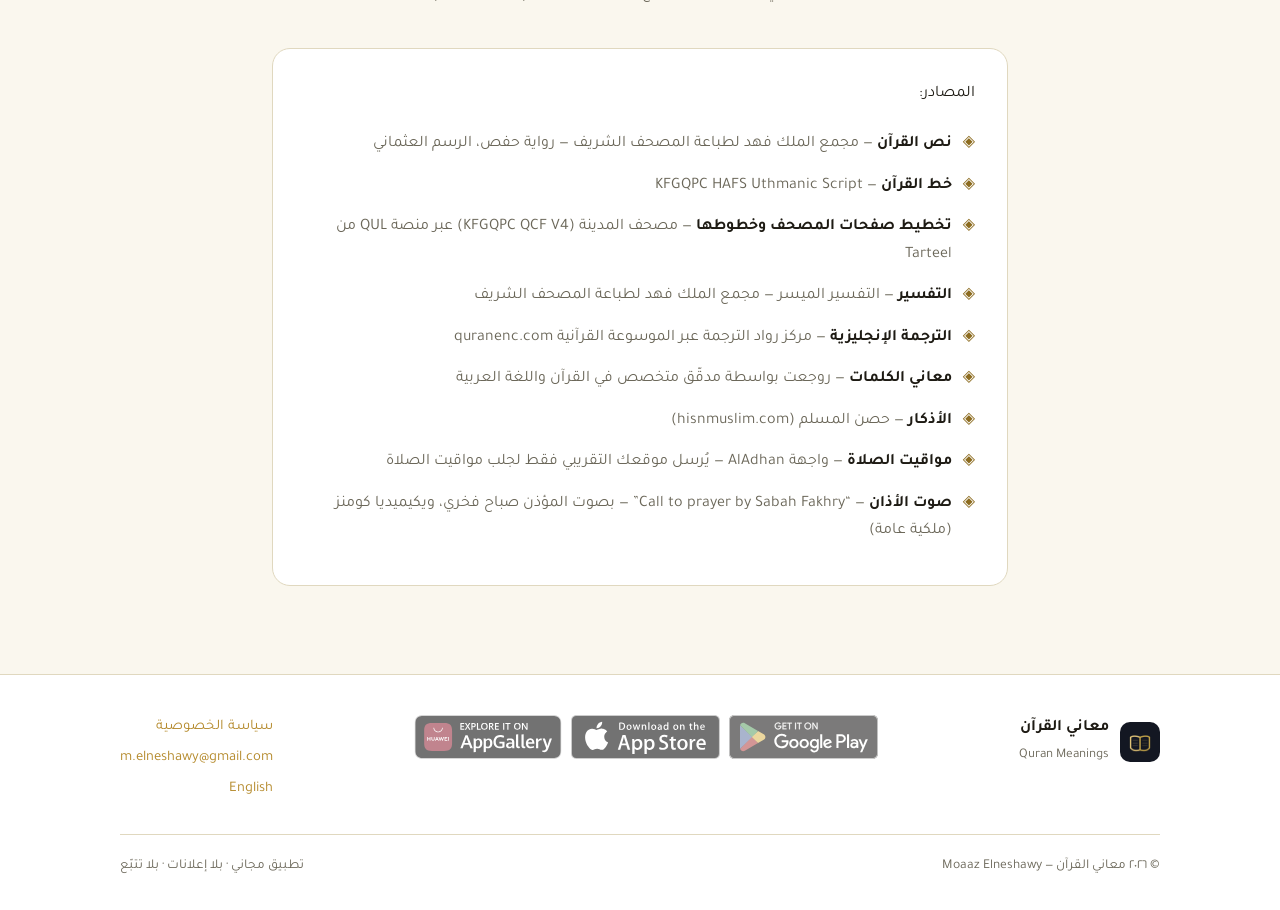
==== commit 8459c03c: "deploy: MoaazElneshawy/QuranWords@de79a3117023789b9758ab40acb1f614b7aee03f" ====
--- a/quran-meanings/index.html
+++ b/quran-meanings/index.html
@@ -173,12 +173,12 @@
       </div>
       <div class="tablet-shots">
         <figure>
-          <div class="tablet"><img src="assets/img/screens/ar/tablet-spread.jpg" alt="صفحتان متقابلتان من المصحف على جهاز لوحي في الوضع الأفقي" width="1600" height="920" loading="lazy" decoding="async"></div>
+          <div class="tablet"><img src="assets/img/screens/ar/tablet-spread.jpg" alt="صفحتان متقابلتان من المصحف على جهاز لوحي في الوضع الأفقي" width="1600" height="900" loading="lazy" decoding="async"></div>
           <figcaption class="screen-caption">صفحتان متقابلتان كالمصحف المطبوع في الوضع الأفقي</figcaption>
         </figure>
         <figure>
-          <div class="tablet"><img src="assets/img/screens/ar/tablet-home.jpg" alt="قائمة السور على جهاز لوحي بستة أعمدة وشريط تنقّل جانبي" width="1600" height="920" loading="lazy" decoding="async"></div>
-          <figcaption class="screen-caption">قائمة السور بستة أعمدة وشريط تنقّل جانبي</figcaption>
+          <div class="tablet"><img src="assets/img/screens/ar/tablet-home.jpg" alt="قائمة السور على جهاز لوحي بخمسة أعمدة وشريط تنقّل جانبي" width="1600" height="900" loading="lazy" decoding="async"></div>
+          <figcaption class="screen-caption">قائمة السور بخمسة أعمدة وشريط تنقّل جانبي</figcaption>
         </figure>
       </div>
       <div class="features-grid adaptive-points">
@@ -195,7 +195,7 @@
         <div class="feature-card">
           <div class="f-icon"><svg viewBox="0 0 24 24" fill="none" stroke-width="2"><rect x="3" y="3" width="7" height="7" rx="1"/><rect x="14" y="3" width="7" height="7" rx="1"/><rect x="3" y="14" width="7" height="7" rx="1"/><rect x="14" y="14" width="7" height="7" rx="1"/></svg></div>
           <h3>شبكة تتّسع مع الشاشة</h3>
-          <p>تزداد أعمدة قائمة السور مع اتساع الشاشة: ثلاثة على الهاتف وستة على الجهاز اللوحي.</p>
+          <p>تزداد أعمدة قائمة السور مع اتساع الشاشة: ثلاثة على الهاتف وخمسة على الجهاز اللوحي.</p>
         </div>
         <div class="feature-card">
           <div class="f-icon"><svg viewBox="0 0 24 24" fill="none" stroke-width="2"><path d="M3 12a9 9 0 0 1 15-6.7L21 8M21 3v5h-5M21 12a9 9 0 0 1-15 6.7L3 16M3 21v-5h5"/></svg></div>
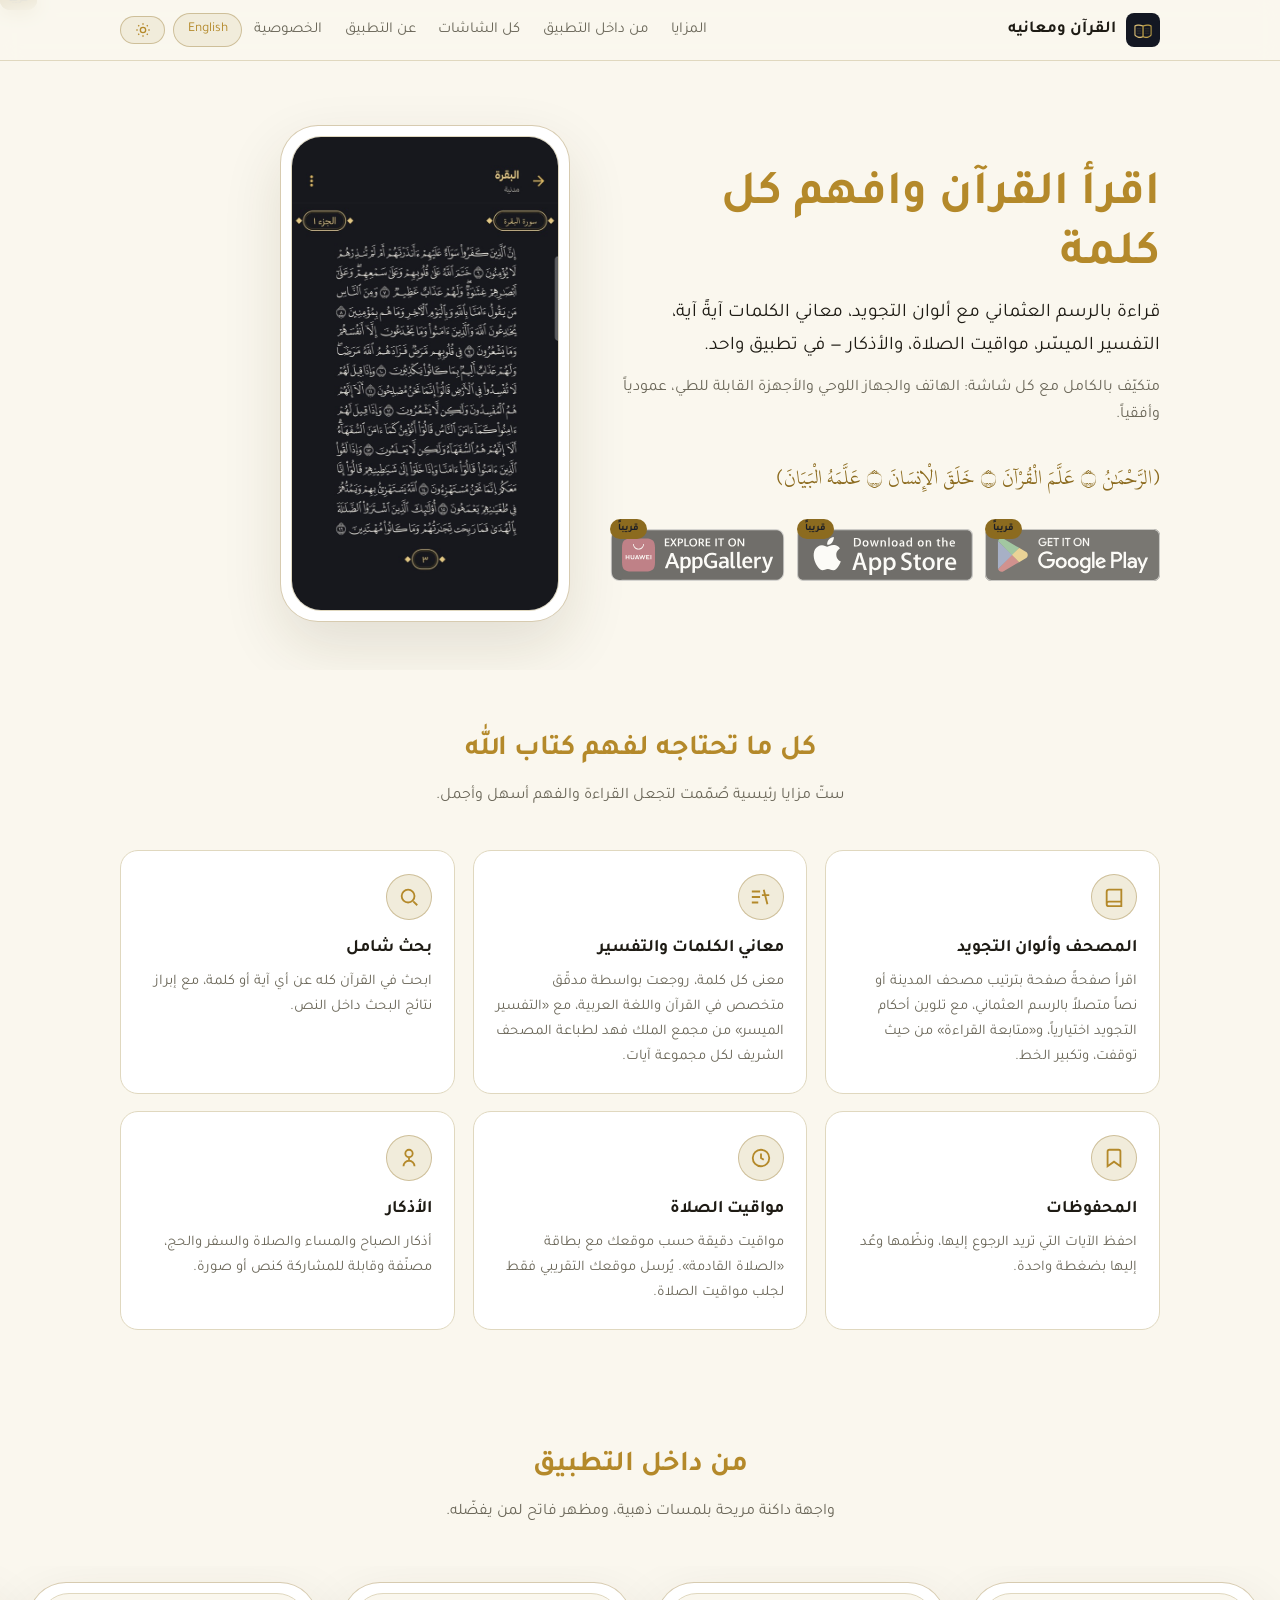
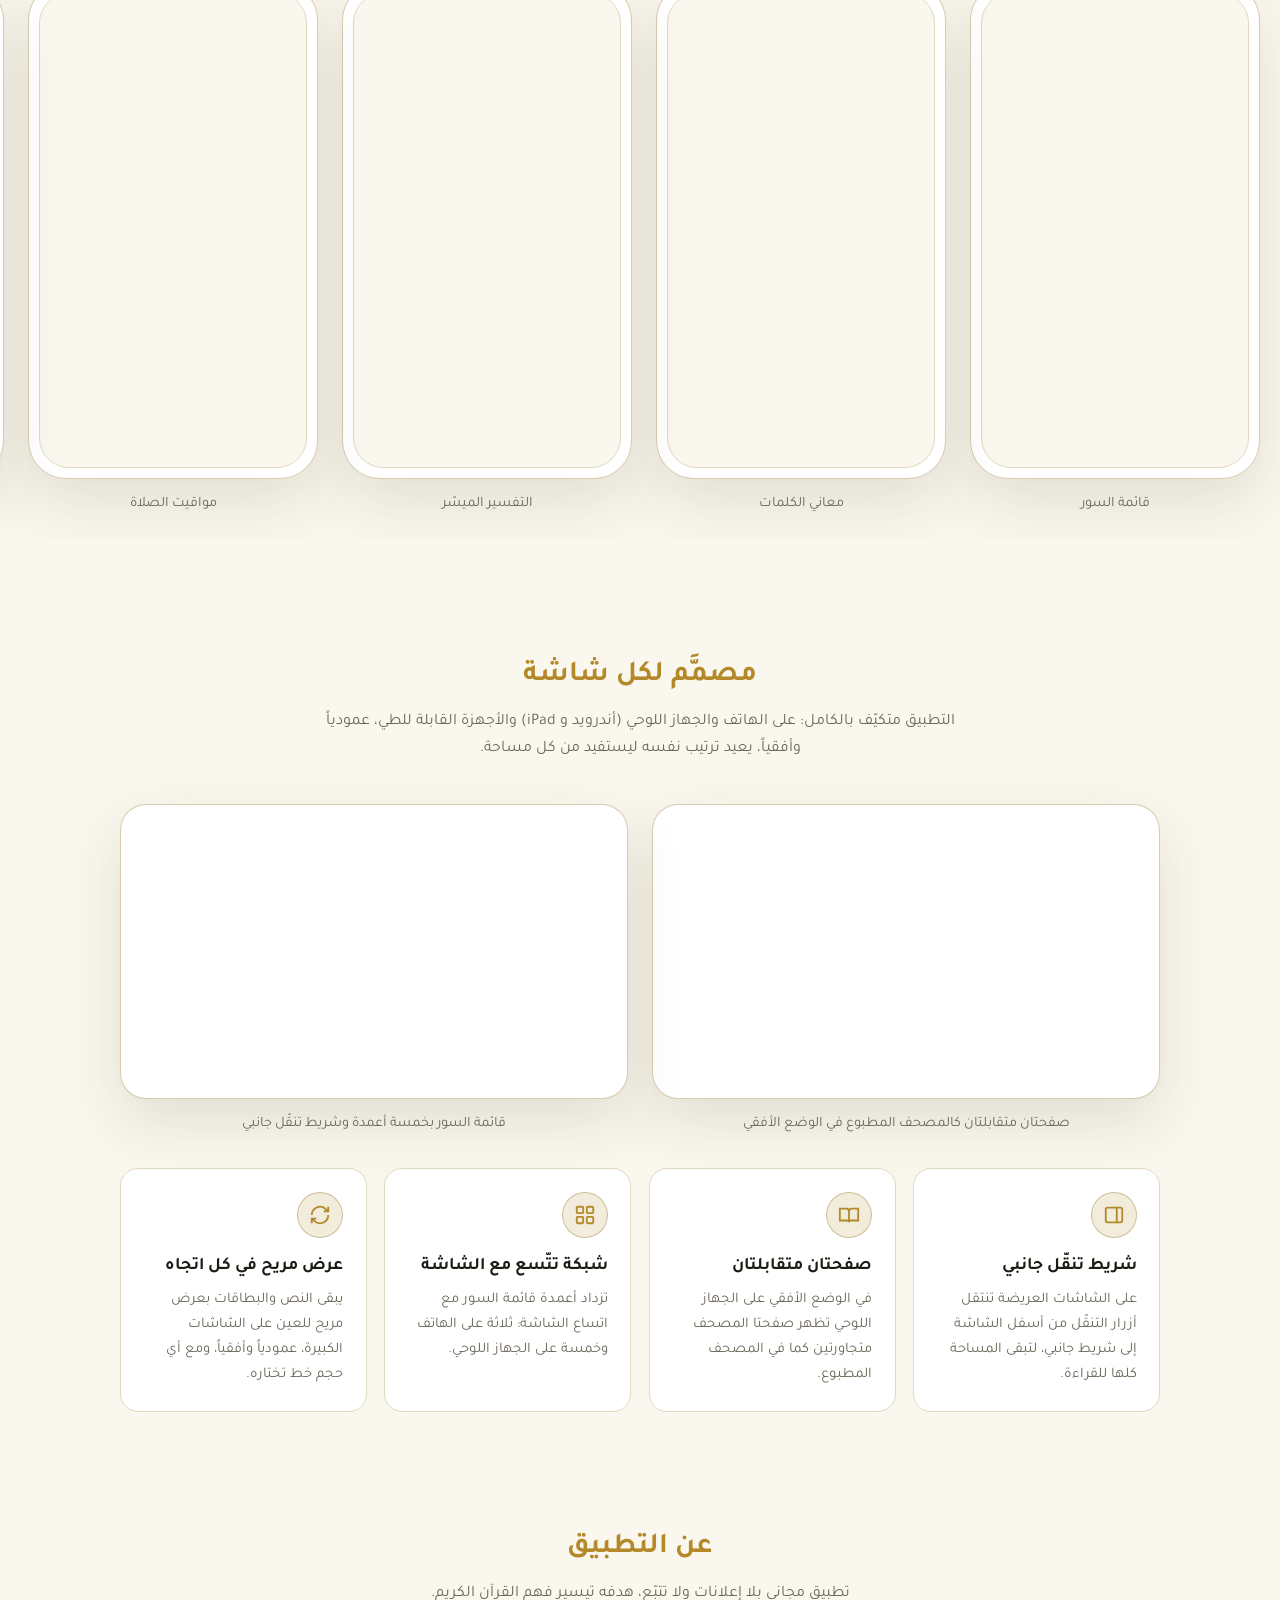
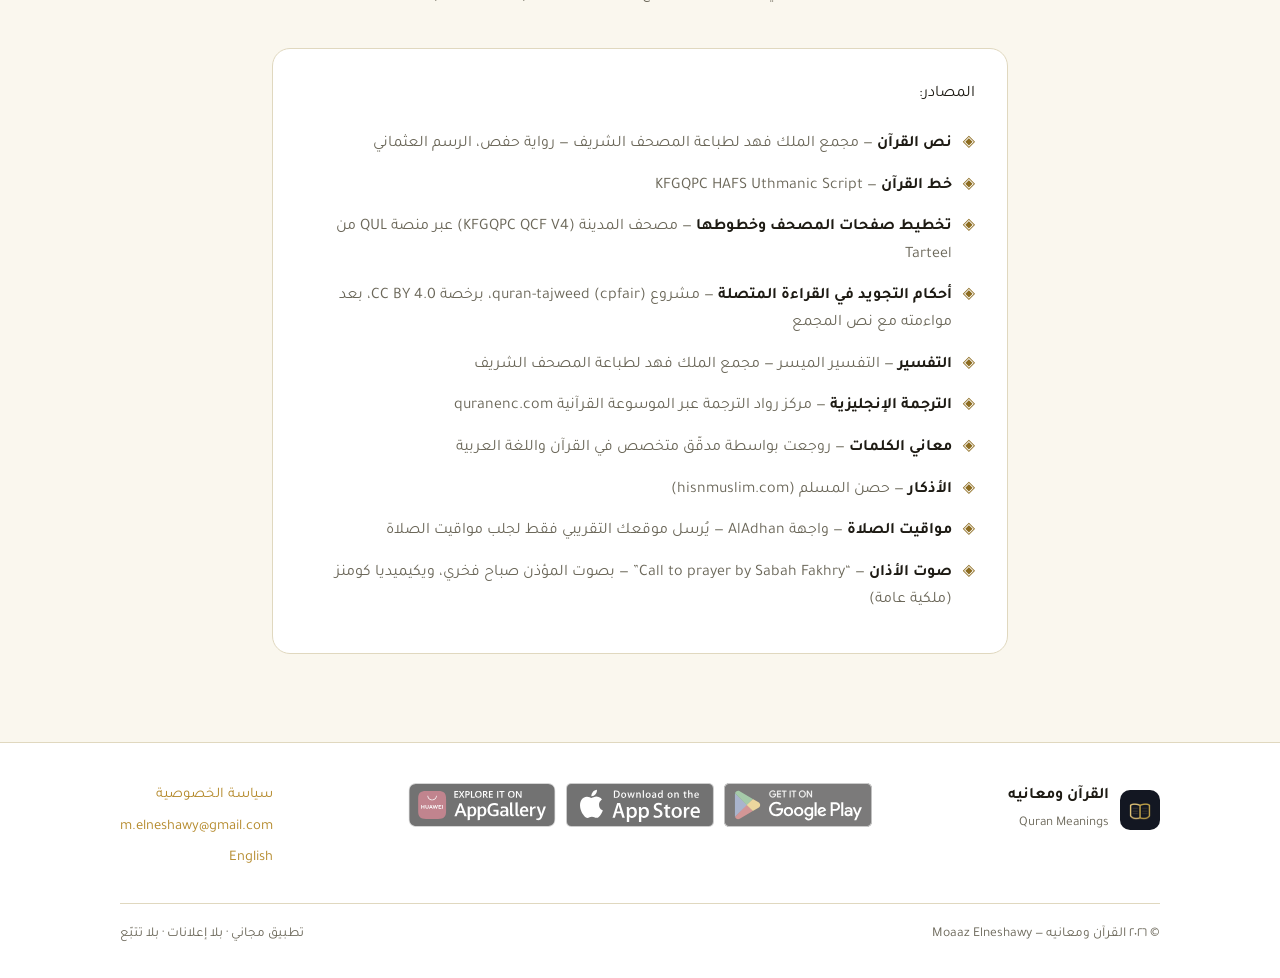
==== commit 0b487c35: "deploy: MoaazElneshawy/QuranWords@a5347e05a067dc5fec381bd1518844ebe8894b92 Deployed by hand: the Dep" ====
--- a/quran-meanings/index.html
+++ b/quran-meanings/index.html
@@ -5,15 +5,15 @@
   <meta name="viewport" content="width=device-width, initial-scale=1">
   <meta http-equiv="Content-Security-Policy" content="default-src 'none'; script-src 'self'; style-src 'self'; img-src 'self'; font-src 'self'; base-uri 'none'; form-action 'none'">
   <meta name="referrer" content="strict-origin-when-cross-origin">
-  <title>معاني القرآن — اقرأ القرآن وافهم كل كلمة</title>
-  <meta name="description" content="تطبيق معاني القرآن: قراءة القرآن بالرسم العثماني، معاني الكلمات المُراجَعة، التفسير الميسر، مواقيت الصلاة، والأذكار. متوفر للهواتف والأجهزة اللوحية على أندرويد و iOS وهواوي.">
+  <title>القرآن ومعانيه — اقرأ القرآن وافهم كل كلمة</title>
+  <meta name="description" content="تطبيق القرآن ومعانيه: قراءة القرآن بالرسم العثماني مع ألوان التجويد، معاني الكلمات المُراجَعة، التفسير الميسر، مواقيت الصلاة، والأذكار. متوفر للهواتف والأجهزة اللوحية على أندرويد و iOS وهواوي.">
   <link rel="canonical" href="https://moaazelneshawy.github.io/quran-meanings/">
   <link rel="alternate" hreflang="ar" href="https://moaazelneshawy.github.io/quran-meanings/">
   <link rel="alternate" hreflang="en" href="https://moaazelneshawy.github.io/quran-meanings/en/">
   <link rel="alternate" hreflang="x-default" href="https://moaazelneshawy.github.io/quran-meanings/">
   <meta property="og:type" content="website">
-  <meta property="og:title" content="معاني القرآن — اقرأ القرآن وافهم كل كلمة">
-  <meta property="og:description" content="قراءة بالرسم العثماني، معاني الكلمات، التفسير، مواقيت الصلاة، والأذكار — في تطبيق واحد.">
+  <meta property="og:title" content="القرآن ومعانيه — اقرأ القرآن وافهم كل كلمة">
+  <meta property="og:description" content="قراءة بالرسم العثماني مع ألوان التجويد، معاني الكلمات، التفسير، مواقيت الصلاة، والأذكار — في تطبيق واحد.">
   <meta property="og:image" content="https://moaazelneshawy.github.io/quran-meanings/assets/img/app-icon-1024.png">
   <meta property="og:url" content="https://moaazelneshawy.github.io/quran-meanings/">
   <meta property="og:locale" content="ar">
@@ -26,11 +26,11 @@
   {
     "@context": "https://schema.org",
     "@type": "MobileApplication",
-    "name": "معاني القرآن",
+    "name": "القرآن ومعانيه",
     "alternateName": "Quran Meanings",
     "operatingSystem": "Android, iOS",
     "applicationCategory": "ReferenceApplication",
-    "description": "قراءة القرآن بالرسم العثماني مع معاني الكلمات والتفسير ومواقيت الصلاة والأذكار.",
+    "description": "قراءة القرآن بالرسم العثماني مع ألوان التجويد ومعاني الكلمات والتفسير ومواقيت الصلاة والأذكار.",
     "offers": { "@type": "Offer", "price": "0" }
   }
   </script>
@@ -40,8 +40,8 @@
 <header class="site-header">
   <div class="container">
     <a class="brand" href="#">
-      <img src="assets/img/icon-192.png" alt="أيقونة معاني القرآن" width="34" height="34">
-      معاني القرآن
+      <img src="assets/img/icon-192.png" alt="أيقونة القرآن ومعانيه" width="34" height="34">
+      القرآن ومعانيه
     </a>
     <nav class="site-nav" aria-label="التنقل">
       <a href="#features">المزايا</a>
@@ -67,7 +67,7 @@
     <div class="container">
       <div class="hero-copy">
         <h1>اقرأ القرآن وافهم كل كلمة</h1>
-        <p class="tagline">قراءة بالرسم العثماني، معاني الكلمات آيةً آية، التفسير الميسّر، مواقيت الصلاة، والأذكار — في تطبيق واحد.</p>
+        <p class="tagline">قراءة بالرسم العثماني مع ألوان التجويد، معاني الكلمات آيةً آية، التفسير الميسّر، مواقيت الصلاة، والأذكار — في تطبيق واحد.</p>
         <p class="sub">متكيّف بالكامل مع كل شاشة: الهاتف والجهاز اللوحي والأجهزة القابلة للطي، عمودياً وأفقياً.</p>
         <p class="quran hero-verse">﴿الرَّحْمَٰنُ ۝ عَلَّمَ الْقُرْآنَ ۝ خَلَقَ الْإِنسَانَ ۝ عَلَّمَهُ الْبَيَانَ﴾</p>
         <div class="store-badges">
@@ -98,8 +98,8 @@
       <div class="features-grid">
         <div class="feature-card">
           <div class="f-icon"><svg viewBox="0 0 24 24" fill="none" stroke-width="2"><path d="M4 19.5A2.5 2.5 0 0 1 6.5 17H20V4H6.5A2.5 2.5 0 0 0 4 6.5v13zM4 19.5A2.5 2.5 0 0 0 6.5 22H20v-5"/></svg></div>
-          <h3>قراءة السور</h3>
-          <p>نص القرآن كاملاً بالرسم العثماني وخط حفص، مع خاصية «متابعة القراءة» من حيث توقفت وتكبير الخط.</p>
+          <h3>المصحف وألوان التجويد</h3>
+          <p>اقرأ صفحةً صفحة بترتيب مصحف المدينة أو نصاً متصلاً بالرسم العثماني، مع تلوين أحكام التجويد اختيارياً، و«متابعة القراءة» من حيث توقفت، وتكبير الخط.</p>
         </div>
         <div class="feature-card">
           <div class="f-icon"><svg viewBox="0 0 24 24" fill="none" stroke-width="2"><path d="M2 6h9M2 12h9M2 18h7M15 4l4 16M13 10h8"/></svg></div>
@@ -219,6 +219,7 @@
           <li><span><b>نص القرآن</b> — مجمع الملك فهد لطباعة المصحف الشريف — رواية حفص، الرسم العثماني</span></li>
           <li><span><b>خط القرآن</b> — KFGQPC HAFS Uthmanic Script</span></li>
           <li><span><b>تخطيط صفحات المصحف وخطوطها</b> — مصحف المدينة (KFGQPC QCF V4) عبر منصة QUL من Tarteel</span></li>
+          <li><span><b>أحكام التجويد في القراءة المتصلة</b> — مشروع quran-tajweed (cpfair)، برخصة CC BY 4.0، بعد مواءمته مع نص المجمع</span></li>
           <li><span><b>التفسير</b> — التفسير الميسر — مجمع الملك فهد لطباعة المصحف الشريف</span></li>
           <li><span><b>الترجمة الإنجليزية</b> — مركز رواد الترجمة عبر الموسوعة القرآنية quranenc.com</span></li>
           <li><span><b>معاني الكلمات</b> — روجعت بواسطة مدقّق متخصص في القرآن واللغة العربية</span></li>
@@ -239,7 +240,7 @@
       <div>
         <div class="footer-brand">
           <img src="assets/img/icon-192.png" alt="" width="40" height="40">
-          <span>معاني القرآن<br><small class="brand-sub">Quran Meanings</small></span>
+          <span>القرآن ومعانيه<br><small class="brand-sub">Quran Meanings</small></span>
         </div>
       </div>
       <div>
@@ -256,7 +257,7 @@
       </div>
     </div>
     <div class="footer-bottom">
-      <span>© ٢٠٢٦ معاني القرآن — Moaaz Elneshawy</span>
+      <span>© ٢٠٢٦ القرآن ومعانيه — Moaaz Elneshawy</span>
       <span>تطبيق مجاني · بلا إعلانات · بلا تتبّع</span>
     </div>
   </div>
--- a/quran-meanings/assets/css/style.css
+++ b/quran-meanings/assets/css/style.css
@@ -1,5 +1,5 @@
 /* ============================================================
-   معاني القرآن — Quran Meanings — marketing site
+   القرآن ومعانيه — Quran Meanings — marketing site
    Design tokens mirror the app theme (QuranColors in AppTheme.kt)
    ============================================================ */
 
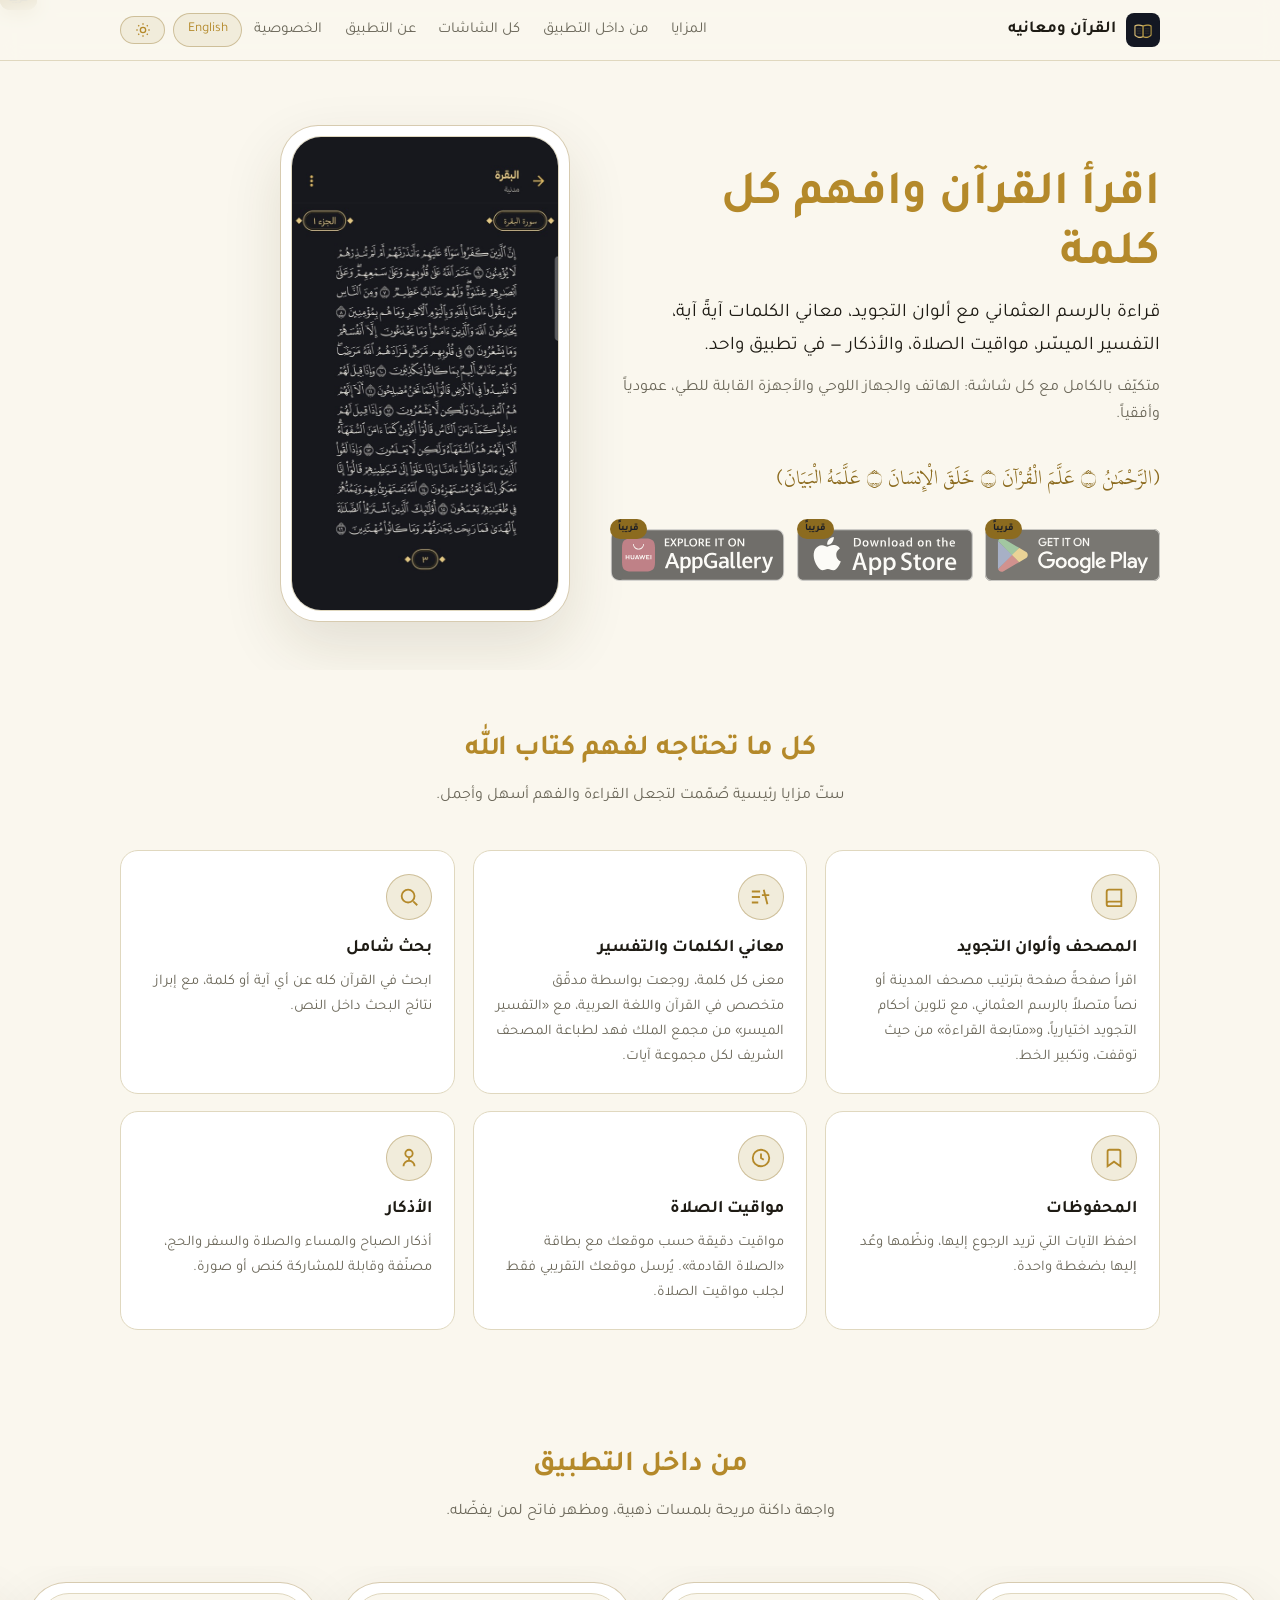
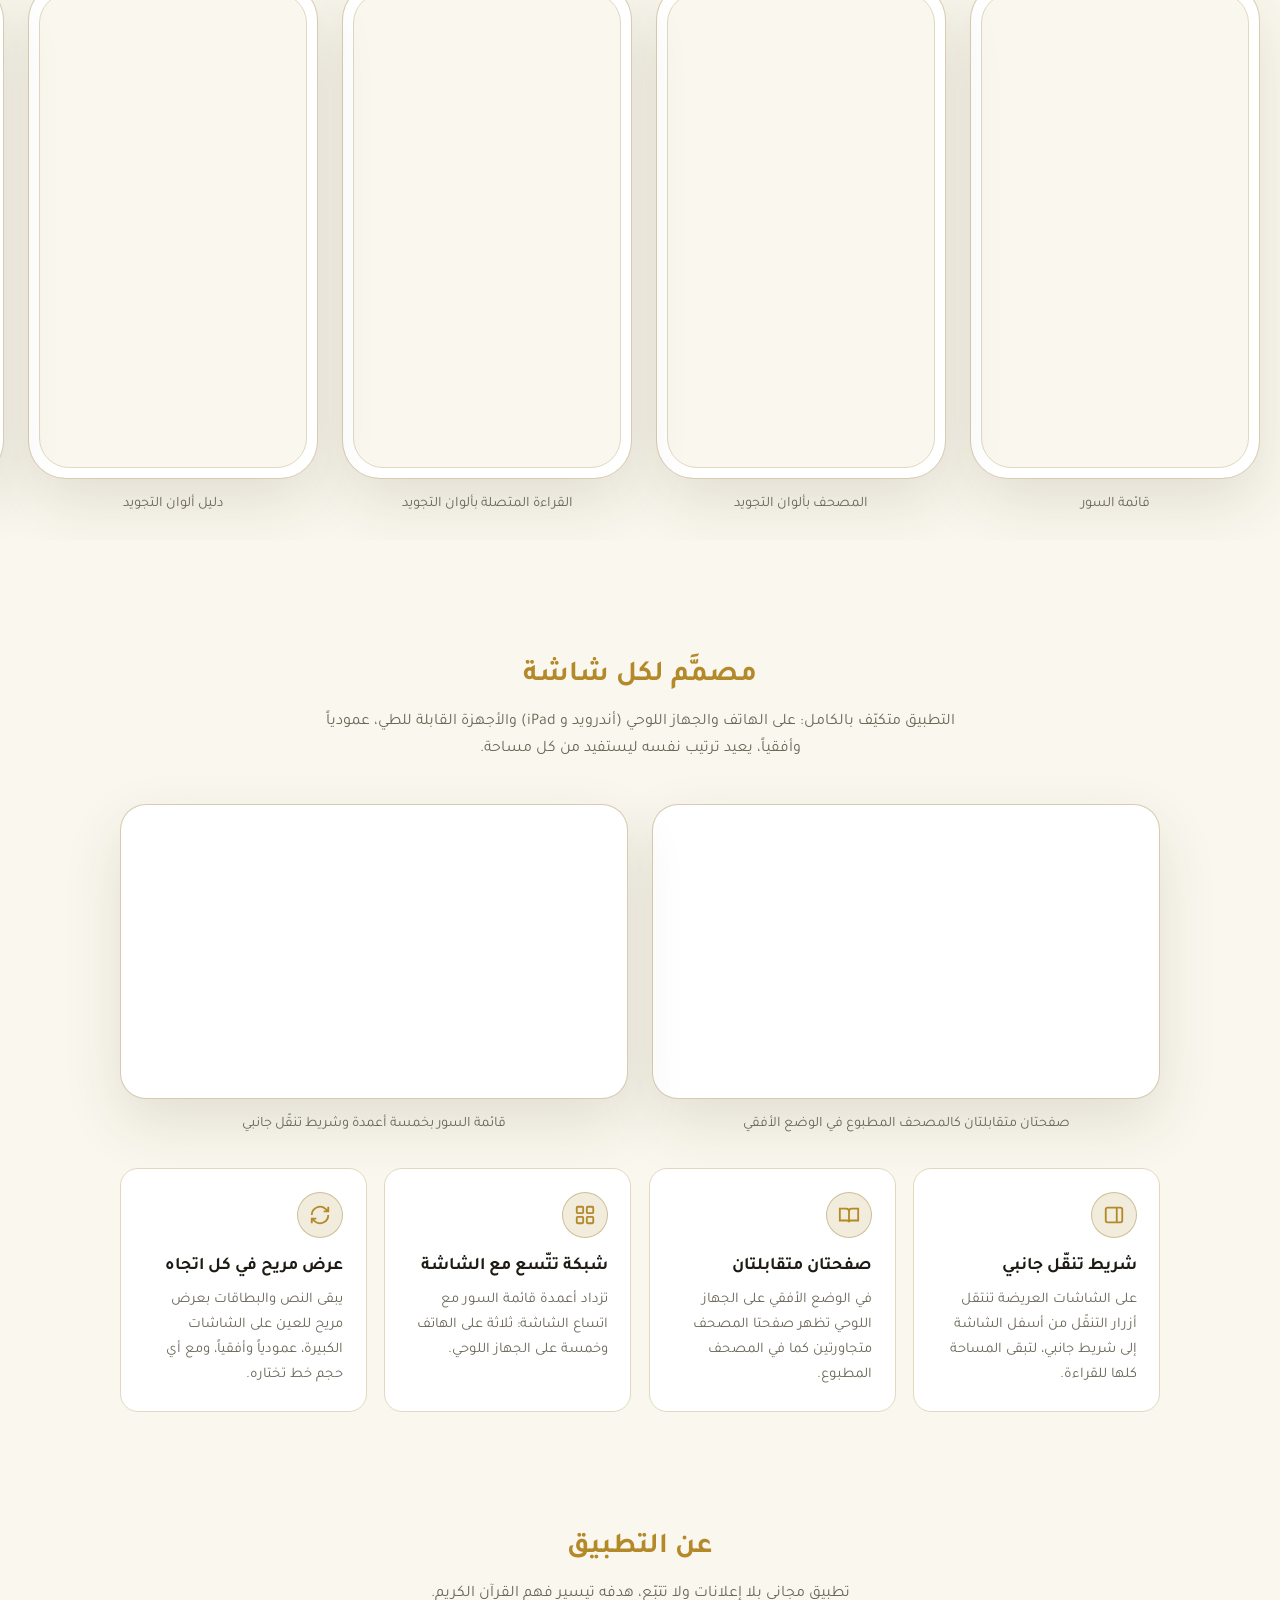
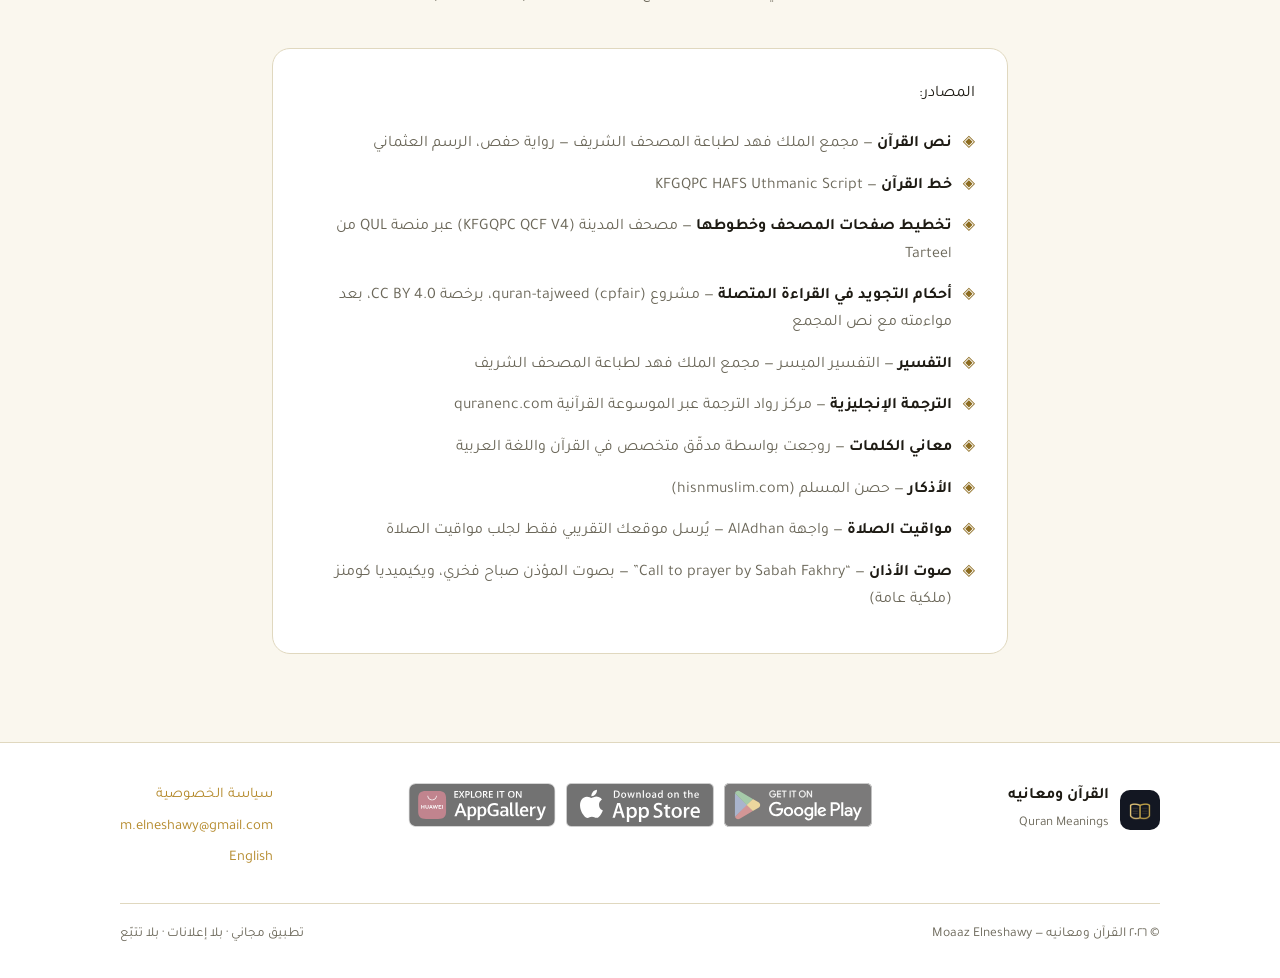
==== commit 031001c2: "deploy: MoaazElneshawy/QuranWords@669d6a5c7dd0a87f973779b919c24d5229ff9086 Deployed by hand: GitHub " ====
--- a/quran-meanings/index.html
+++ b/quran-meanings/index.html
@@ -142,6 +142,18 @@
         <p class="screen-caption">قائمة السور</p>
       </div>
       <div>
+        <div class="phone"><div class="phone-screen"><img src="assets/img/screens/ar/tajweed-mushaf.jpg" alt="صفحة من المصحف بألوان التجويد: سورة البقرة" width="600" height="1067" loading="lazy" decoding="async"></div></div>
+        <p class="screen-caption">المصحف بألوان التجويد</p>
+      </div>
+      <div>
+        <div class="phone"><div class="phone-screen"><img src="assets/img/screens/ar/tajweed-reading.jpg" alt="القراءة المتصلة لسورة البقرة بألوان التجويد" width="600" height="1067" loading="lazy" decoding="async"></div></div>
+        <p class="screen-caption">القراءة المتصلة بألوان التجويد</p>
+      </div>
+      <div>
+        <div class="phone"><div class="phone-screen"><img src="assets/img/screens/ar/tajweed-legend.jpg" alt="أحكام التجويد وألوانها في التطبيق" width="600" height="1067" loading="lazy" decoding="async"></div></div>
+        <p class="screen-caption">دليل ألوان التجويد</p>
+      </div>
+      <div>
         <div class="phone"><div class="phone-screen"><img src="assets/img/screens/ar/meanings.jpg" alt="شاشة معاني كلمات الآية" width="600" height="1067" loading="lazy" decoding="async"></div></div>
         <p class="screen-caption">معاني الكلمات</p>
       </div>
